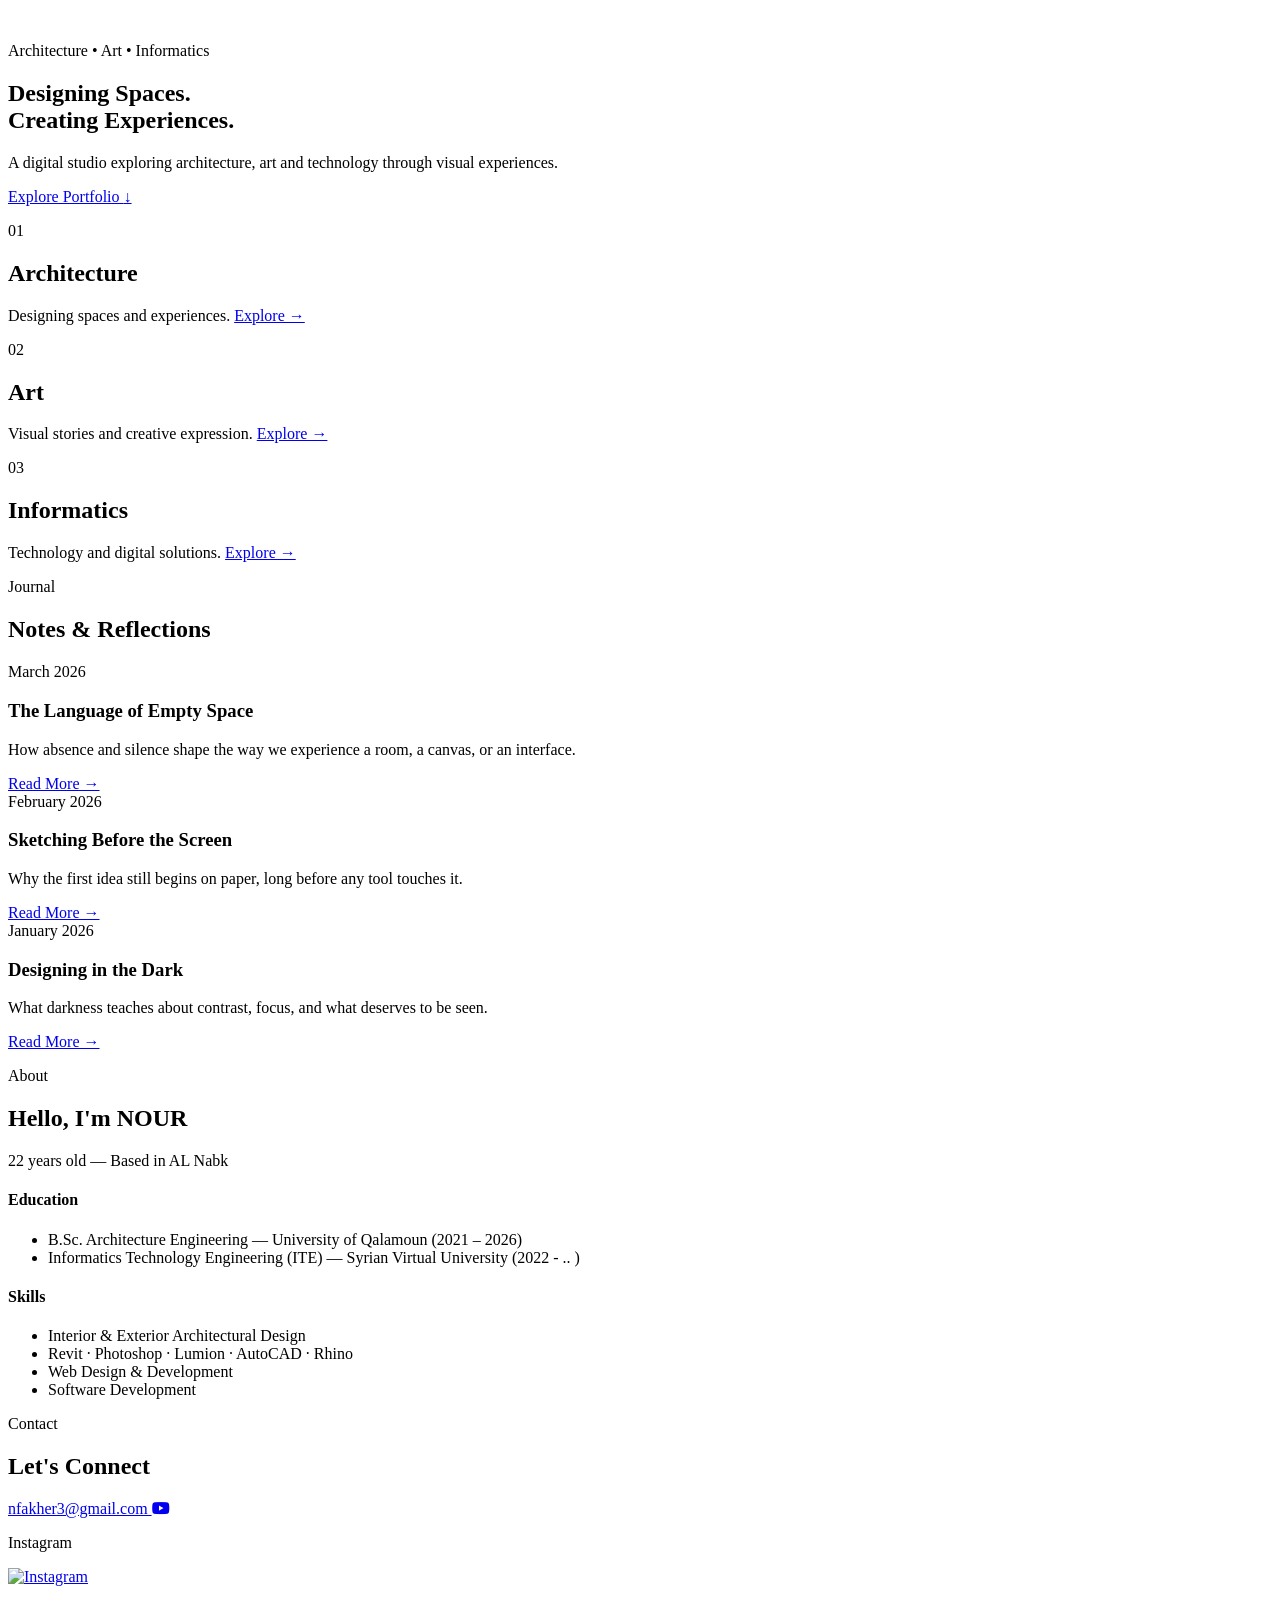
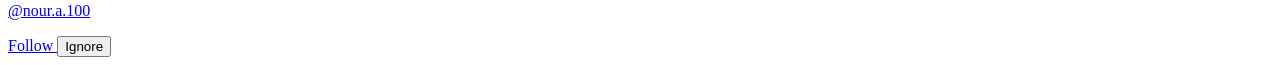
==== index.html @ eae90a7d "Add files via upload" ====
<!DOCTYPE html>
<html lang="en" dir="ltr">

<head>

    <meta charset="UTF-8">

    <meta name="viewport"
          content="width=device-width, initial-scale=1.0">

    <title>NOUR.A.F</title>
   <link rel="icon" href="favicon.ico?v=2">
   <link rel="icon" type="image/png" href="favicon-192x192.png">

    <!-- Fonts -->

    <link rel="preconnect" href="https://fonts.googleapis.com">

    <link rel="preconnect"
          href="https://fonts.gstatic.com"
          crossorigin>

    <link href="https://fonts.googleapis.com/css2?family=Alexandria:wght@300;400;500;600;700&family=Inter:wght@300;400;500;600;700&family=Outfit:wght@400;500;600;700;800&display=swap"
          rel="stylesheet">

     <link href="https://fonts.googleapis.com/css2?family=Pacifico&display=swap" rel="stylesheet">     

    <!-- Font Awesome -->

    <link rel="stylesheet"
          href="https://cdnjs.cloudflare.com/ajax/libs/font-awesome/6.7.2/css/all.min.css">

    <!-- CSS -->

    <link rel="stylesheet" href="assets/css/reset.css">

    <link rel="stylesheet" href="assets/css/variables.css">

    <link rel="stylesheet" href="assets/css/typography.css">

    <link rel="stylesheet" href="assets/css/layout.css">

    <link rel="stylesheet" href="assets/css/components.css">

    <link rel="stylesheet" href="assets/css/animations.css">

    <link rel="stylesheet" href="assets/css/pages.css">

</head>

<body>

    <div id="loader"></div>





    <!-- سيتم إضافة Navbar هنا -->

    <div id="navbar"></div>





    <!-- سيتم إضافة Hero هنا -->

    <section class="hero" id="home">

    <div class="hero-background">

        <img src="./assets/images/home.jpg" alt="">

    </div>


    <div class="hero-overlay"></div>


    <div class="hero-content container">


        <p class="hero-tag">
            Architecture • Art • Informatics
        </p>


        <h1>

            Designing Spaces.
            <br>
            Creating Experiences.

        </h1>


        <p class="hero-description">

            A digital studio exploring architecture,
            art and technology through visual experiences.

        </p>


        <a href="#architecture" class="hero-btn">

            Explore Portfolio

            <span>
                ↓
            </span>

        </a>


    </div>


</section>






    <!-- سيتم إضافة الأقسام هنا -->

    <section class="worlds" id="architecture">


    <article class="world-card architecture-card" data-theme="architecture">

        <div class="world-image"></div>

        <div class="world-overlay"></div>

        <div class="world-content">

            <p>01</p>

            <h2>
                Architecture
            </h2>

            <span>
                Designing spaces and experiences.
            </span>

            <a href="architecture/index.html">
                Explore →
            </a>

        </div>

     </article>



    <article class="world-card art-card" id="art" data-theme="art">

        <div class="world-image"></div>

        <div class="world-overlay"></div>

        <div class="world-content">

            <p>02</p>

            <h2>
                Art
            </h2>

            <span>
                Visual stories and creative expression.
            </span>

            <a href="art/index.html">
                Explore →
            </a>

        </div>

    </article>



    <article class="world-card info-card" id="informatics" data-theme="informatics">

        <div class="world-image"></div>

        <div class="world-overlay"></div>

        <div class="world-content">

            <p>03</p>

            <h2>
                Informatics
            </h2>

            <span>
                Technology and digital solutions.
            </span>

            <a href="informatics/index.html">
                Explore →
            </a>

        </div>

    </article>


</section>



<section class="section journal-section" id="journal">

    <div class="section-container">

        <div class="journal-header">

            <p class="section-tag">Journal</p>

            <h2 class="section-title">Notes & Reflections</h2>

        </div>

        <div class="journal-grid">

            <article class="journal-card">

                <div class="journal-image journal-placeholder-1"></div>

                <div class="journal-content">

                    <span class="journal-date">March 2026</span>

                    <h3>The Language of Empty Space</h3>

                    <p>How absence and silence shape the way we experience a room, a canvas, or an interface.</p>

                    <a href="#" class="journal-link">Read More →</a>

                </div>

            </article>

            <article class="journal-card">

                <div class="journal-image journal-placeholder-2"></div>

                <div class="journal-content">

                    <span class="journal-date">February 2026</span>

                    <h3>Sketching Before the Screen</h3>

                    <p>Why the first idea still begins on paper, long before any tool touches it.</p>

                    <a href="#" class="journal-link">Read More →</a>

                </div>

            </article>

            <article class="journal-card">

                <div class="journal-image journal-placeholder-3"></div>

                <div class="journal-content">

                    <span class="journal-date">January 2026</span>

                    <h3>Designing in the Dark</h3>

                    <p>What darkness teaches about contrast, focus, and what deserves to be seen.</p>

                    <a href="#" class="journal-link">Read More →</a>

                </div>

            </article>

        </div>

    </div>

</section>


<section class="section about-section" id="about">

    <div class="section-container about-text">

        <p class="section-tag">About</p>

        <h2 class="section-title">Hello, I'm NOUR </h2>

        <p class="about-meta">22 years old — Based in AL Nabk</p>

        <div class="about-details">

            <div class="about-block">

                <h4>Education</h4>

                <ul>
                    <li>B.Sc. Architecture Engineering — University of Qalamoun (2021 – 2026)</li>
                    <li>Informatics Technology Engineering (ITE) — Syrian Virtual University (2022 - .. )</li>
                </ul>

            </div>

            <div class="about-block">

                <h4>Skills</h4>

                <ul>
                    <li>Interior & Exterior Architectural Design</li>
                    <li>Revit · Photoshop · Lumion · AutoCAD · Rhino</li>
                    <li>Web Design & Development</li>
                    <li>Software Development</li>
                </ul>

            </div>

        </div>

    </div>

</section>


<section class="section contact-section" id="contact">

    <div class="section-container contact-inner">

        <p class="section-tag">Contact</p>

        <h2 class="section-title">Let's Connect</h2>

        <a href="https://mail.google.com/mail/?view=cm&fs=1&to=nfakher3@gmail.com" target="_blank" rel="noopener" class="contact-email">
              nfakher3@gmail.com
         </a>

        <a href="https://youtube.com/@nour.a.100?si=mecvjwQRv4FWaMgj" target="_blank" rel="noopener" class="contact-youtube" aria-label="YouTube">
            <i class="fab fa-youtube"></i>
        </a>

       <p class="instagram-title">Instagram</p>

<div class="instagram-card">

    <a href="https://www.instagram.com/nour.a.100?igsh=ZGw1NTVzMGNqcnU0" target="_blank" rel="noopener" class="instagram-profile-link">

        <img src="assets/images/1.jpeg" alt="Instagram" class="instagram-avatar">

        <p class="instagram-username">@nour.a.100</p>

    </a>

    <div class="instagram-actions">

                <a href="https://www.instagram.com/nour.a.100?igsh=ZGw1NTVzMGNqcnU0" target="_blank" rel="noopener" class="btn-follow">
                    Follow
                </a>

                <button class="btn-ignore" id="ignoreBtn" type="button">
                    Ignore
                </button>

            </div>

        </div>

    </div>

</section>




     <div id="footer"></div>




    <script src="assets/js/theme-engine.js"></script>

    <script src="assets/js/language.js"></script>

    <script src="assets/js/navigation.js"></script>

    <script src="assets/js/gallery.js"></script>

    <script src="assets/js/cursor.js"></script>

    <script src="assets/js/animations.js"></script>

    <script src="assets/js/app.js"></script>

    

</body>

</html>
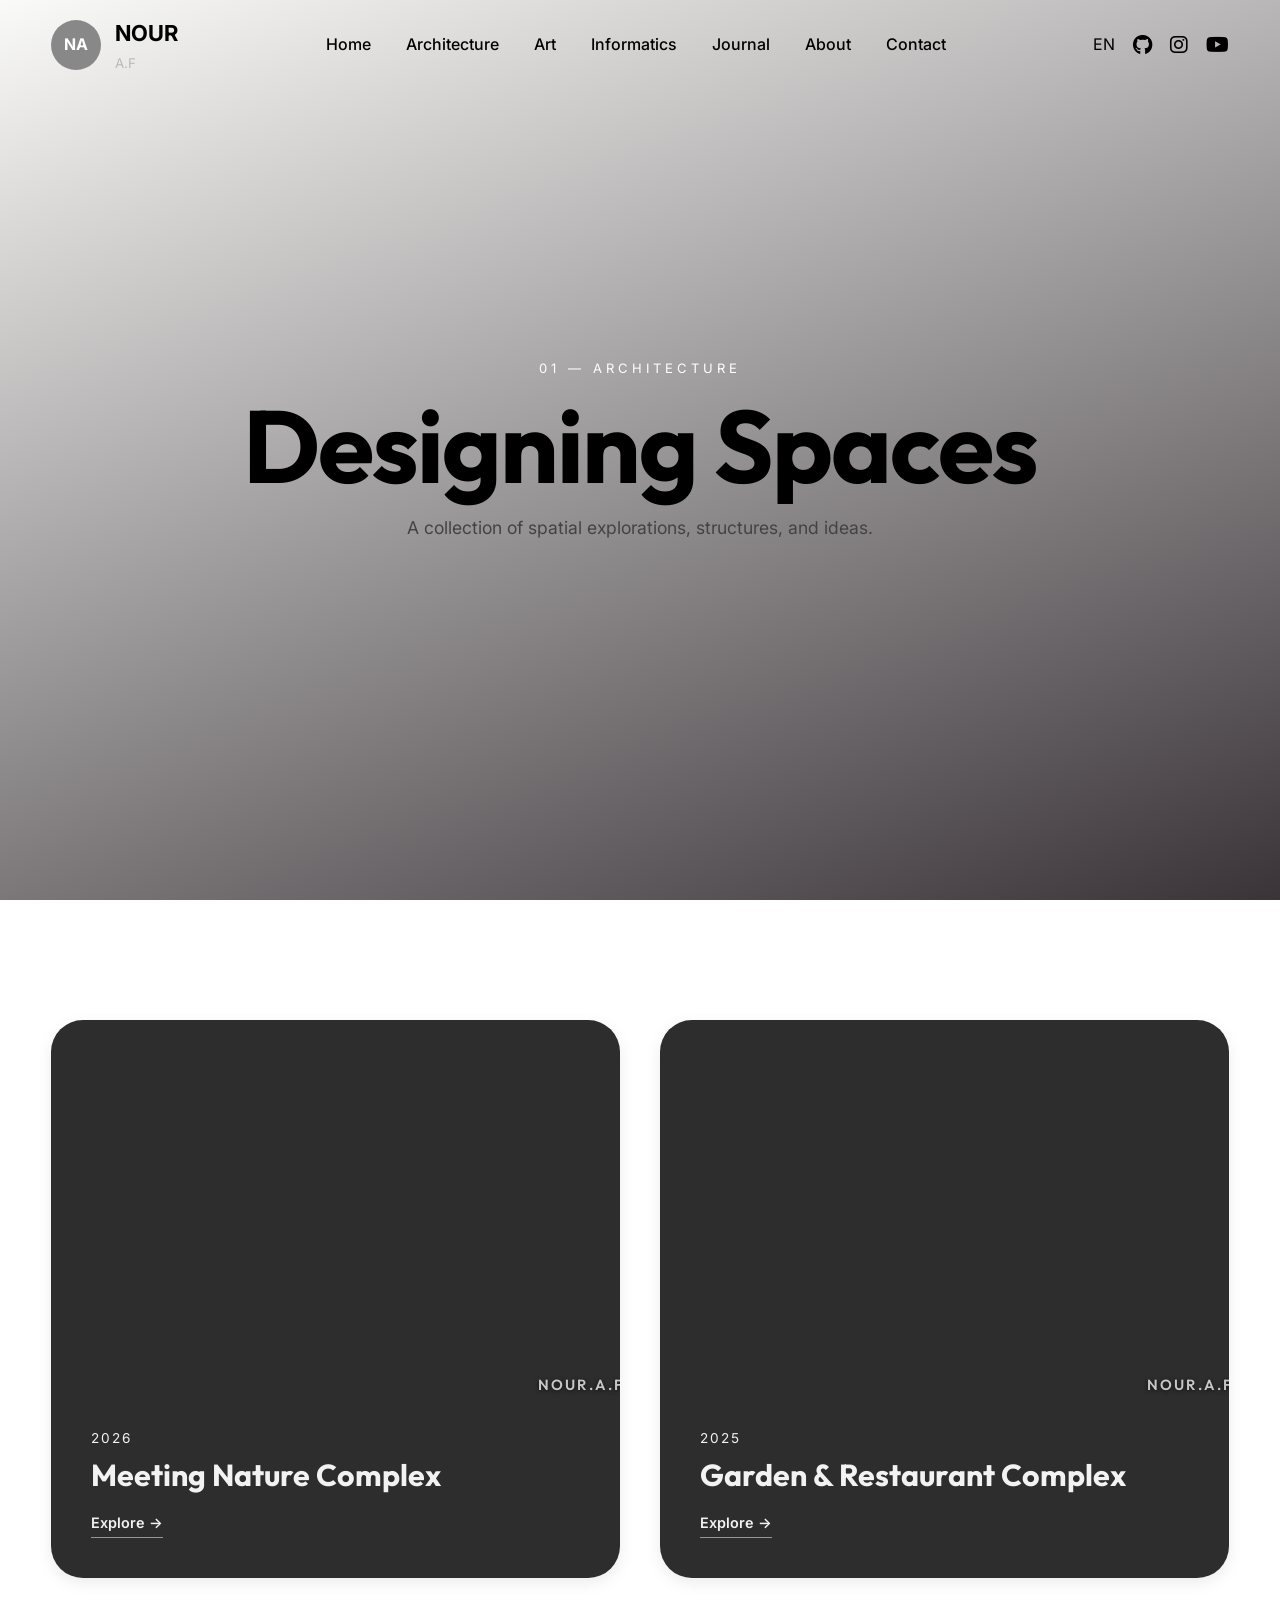
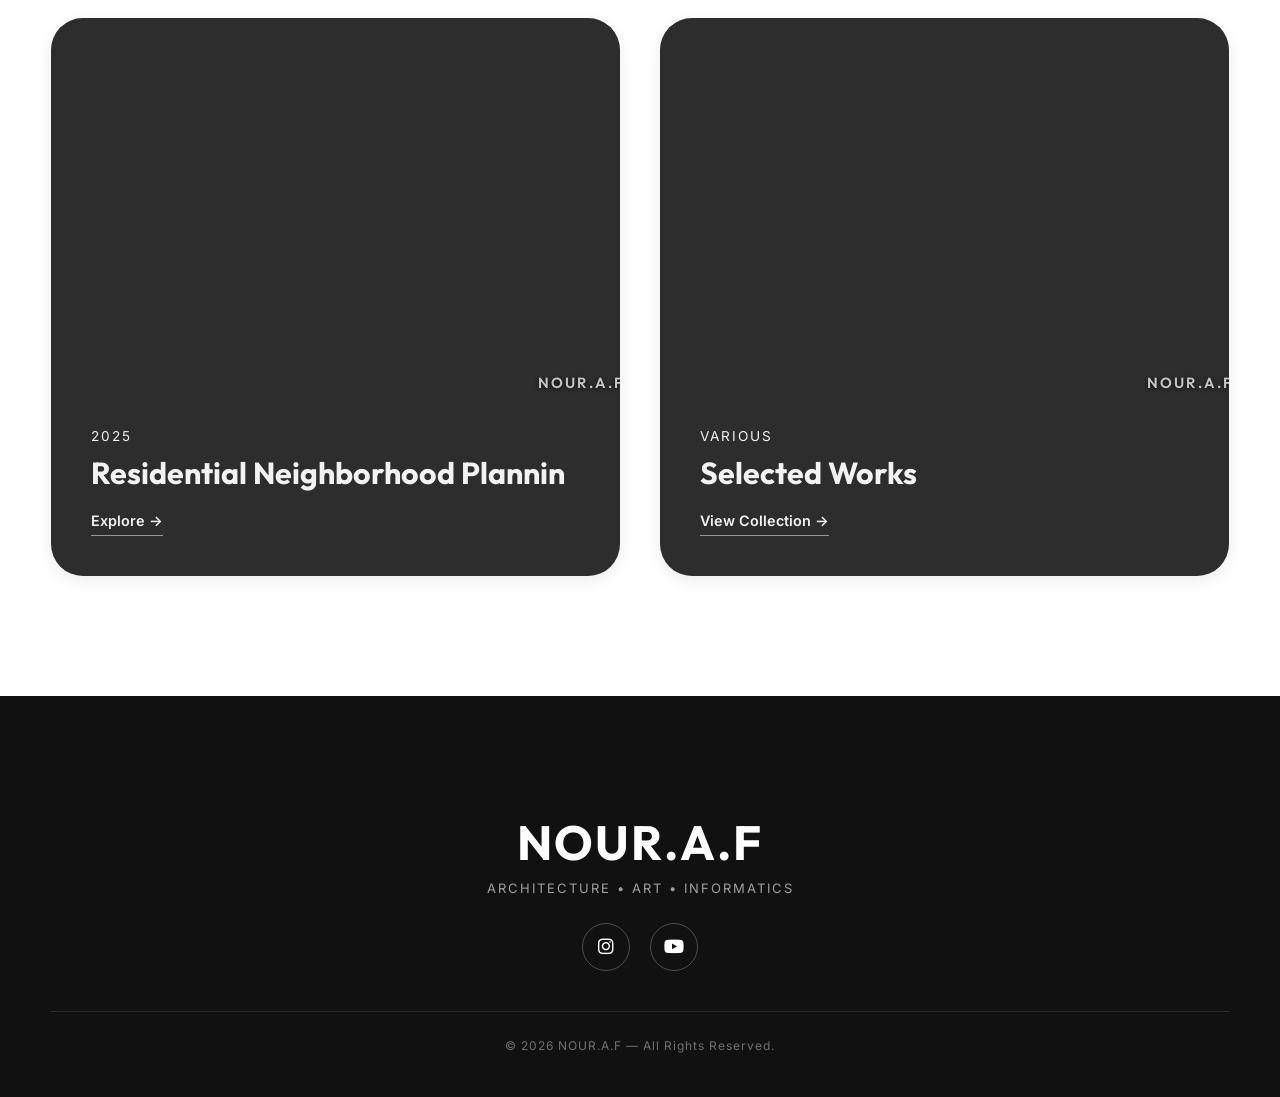
==== commit 0528b115: "Add files via upload" ====
--- a/index.html
+++ b/index.html
@@ -4,405 +4,117 @@
 <head>
 
     <meta charset="UTF-8">
-
-    <meta name="viewport"
-          content="width=device-width, initial-scale=1.0">
-
-    <title>NOUR.A.F</title>
-   <link rel="icon" href="favicon.ico?v=2">
-   <link rel="icon" type="image/png" href="favicon-192x192.png">
-
-    <!-- Fonts -->
+    <meta name="viewport" content="width=device-width, initial-scale=1.0">
+    <title>Architecture — NOUR.A.F</title>
 
     <link rel="preconnect" href="https://fonts.googleapis.com">
+    <link rel="preconnect" href="https://fonts.gstatic.com" crossorigin>
+    <link href="https://fonts.googleapis.com/css2?family=Alexandria:wght@300;400;500;600;700&family=Inter:wght@300;400;500;600;700&family=Outfit:wght@400;500;600;700;800&display=swap" rel="stylesheet">
 
-    <link rel="preconnect"
-          href="https://fonts.gstatic.com"
-          crossorigin>
+    <link rel="stylesheet" href="https://cdnjs.cloudflare.com/ajax/libs/font-awesome/6.7.2/css/all.min.css">
 
-    <link href="https://fonts.googleapis.com/css2?family=Alexandria:wght@300;400;500;600;700&family=Inter:wght@300;400;500;600;700&family=Outfit:wght@400;500;600;700;800&display=swap"
-          rel="stylesheet">
-
-     <link href="https://fonts.googleapis.com/css2?family=Pacifico&display=swap" rel="stylesheet">     
-
-    <!-- Font Awesome -->
-
-    <link rel="stylesheet"
-          href="https://cdnjs.cloudflare.com/ajax/libs/font-awesome/6.7.2/css/all.min.css">
-
-    <!-- CSS -->
-
-    <link rel="stylesheet" href="assets/css/reset.css">
-
-    <link rel="stylesheet" href="assets/css/variables.css">
-
-    <link rel="stylesheet" href="assets/css/typography.css">
-
-    <link rel="stylesheet" href="assets/css/layout.css">
-
-    <link rel="stylesheet" href="assets/css/components.css">
-
-    <link rel="stylesheet" href="assets/css/animations.css">
-
-    <link rel="stylesheet" href="assets/css/pages.css">
+    <link rel="stylesheet" href="../assets/css/reset.css">
+    <link rel="stylesheet" href="../assets/css/variables.css">
+    <link rel="stylesheet" href="../assets/css/typography.css">
+    <link rel="stylesheet" href="../assets/css/layout.css">
+    <link rel="stylesheet" href="../assets/css/components.css">
+    <link rel="stylesheet" href="../assets/css/animations.css">
+    <link rel="stylesheet" href="../assets/css/pages.css">
 
 </head>
 
 <body>
 
     <div id="loader"></div>
-
-
-
-
-
-    <!-- سيتم إضافة Navbar هنا -->
-
     <div id="navbar"></div>
 
+    <section class="page-hero architecture-hero">
 
+        <div class="section-container">
 
-
-
-    <!-- سيتم إضافة Hero هنا -->
-
-    <section class="hero" id="home">
-
-    <div class="hero-background">
-
-        <img src="./assets/images/home.jpg" alt="">
-
-    </div>
-
-
-    <div class="hero-overlay"></div>
-
-
-    <div class="hero-content container">
-
-
-        <p class="hero-tag">
-            Architecture • Art • Informatics
-        </p>
-
-
-        <h1>
-
-            Designing Spaces.
-            <br>
-            Creating Experiences.
-
-        </h1>
-
-
-        <p class="hero-description">
-
-            A digital studio exploring architecture,
-            art and technology through visual experiences.
-
-        </p>
-
-
-        <a href="#architecture" class="hero-btn">
-
-            Explore Portfolio
-
-            <span>
-                ↓
-            </span>
-
-        </a>
-
-
-    </div>
-
-
-</section>
-
-
-
-
-
-
-    <!-- سيتم إضافة الأقسام هنا -->
-
-    <section class="worlds" id="architecture">
-
-
-    <article class="world-card architecture-card" data-theme="architecture">
-
-        <div class="world-image"></div>
-
-        <div class="world-overlay"></div>
-
-        <div class="world-content">
-
-            <p>01</p>
-
-            <h2>
-                Architecture
-            </h2>
-
-            <span>
-                Designing spaces and experiences.
-            </span>
-
-            <a href="architecture/index.html">
-                Explore →
-            </a>
+            <p class="section-tag">01 — Architecture</p>
+            <h1 class="page-title">Designing Spaces</h1>
+            <p class="page-subtitle">A collection of spatial explorations, structures, and ideas.</p>
 
         </div>
 
-     </article>
+    </section>
 
+    <section class="section projects-gallery">
 
+        <div class="section-container">
 
-    <article class="world-card art-card" id="art" data-theme="art">
+            <div class="projects-grid">
 
-        <div class="world-image"></div>
+                <!-- Project 1 -->
+                <article class="project-card">
+                    <a href="project-1/">
+                        <div class="project-image" style="background-image:url('./project-1/images/art.jpg')"></div>
+                        <div class="project-info">
+                            <span class="project-year">2026</span>
+                            <h3>Meeting Nature Complex</h3>
+                            <span class="project-link">Explore →</span>
+                        </div>
+                    </a>
+                </article>
 
-        <div class="world-overlay"></div>
+                <!-- Project 2 -->
+                <article class="project-card">
+                    <a href="project-2/">
+                        <div class="project-image" style="background-image:url('./project-2/img/ooo.png')"></div>
+                        <div class="project-info">
+                            <span class="project-year">2025</span>
+                            <h3>Garden & Restaurant Complex</h3>
+                            <span class="project-link">Explore →</span>
+                        </div>
+                    </a>
+                </article>
 
-        <div class="world-content">
+                <!-- Project 3 -->
+                <article class="project-card">
+                    <a href="project-3/">
+                        <div class="project-image" style="background-image:url('project-3/img/io.png')"></div>
+                        <div class="project-info">
+                            <span class="project-year">2025</span>
+                            <h3>Residential Neighborhood Plannin</h3>
+                            <span class="project-link">Explore →</span>
+                        </div>
+                    </a>
+                </article>
 
-            <p>02</p>
-
-            <h2>
-                Art
-            </h2>
-
-            <span>
-                Visual stories and creative expression.
-            </span>
-
-            <a href="art/index.html">
-                Explore →
-            </a>
-
+               <!-- Selected Works -->
+<article class="project-card">
+    <a href="project-4/">
+        <div class="project-image" style="background-image:url('project-4/images/4.jpg')"></div>
+        <div class="project-info">
+            <span class="project-year">Various</span>
+            <h3>Selected Works</h3>
+            <span class="project-link">View Collection →</span>
         </div>
-
-    </article>
-
-
-
-    <article class="world-card info-card" id="informatics" data-theme="informatics">
-
-        <div class="world-image"></div>
-
-        <div class="world-overlay"></div>
-
-        <div class="world-content">
-
-            <p>03</p>
-
-            <h2>
-                Informatics
-            </h2>
-
-            <span>
-                Technology and digital solutions.
-            </span>
-
-            <a href="informatics/index.html">
-                Explore →
-            </a>
-
-        </div>
-
-    </article>
-
-
-</section>
-
-
-
-<section class="section journal-section" id="journal">
-
-    <div class="section-container">
-
-        <div class="journal-header">
-
-            <p class="section-tag">Journal</p>
-
-            <h2 class="section-title">Notes & Reflections</h2>
-
-        </div>
-
-        <div class="journal-grid">
-
-            <article class="journal-card">
-
-                <div class="journal-image journal-placeholder-1"></div>
-
-                <div class="journal-content">
-
-                    <span class="journal-date">March 2026</span>
-
-                    <h3>The Language of Empty Space</h3>
-
-                    <p>How absence and silence shape the way we experience a room, a canvas, or an interface.</p>
-
-                    <a href="#" class="journal-link">Read More →</a>
-
-                </div>
-
-            </article>
-
-            <article class="journal-card">
-
-                <div class="journal-image journal-placeholder-2"></div>
-
-                <div class="journal-content">
-
-                    <span class="journal-date">February 2026</span>
-
-                    <h3>Sketching Before the Screen</h3>
-
-                    <p>Why the first idea still begins on paper, long before any tool touches it.</p>
-
-                    <a href="#" class="journal-link">Read More →</a>
-
-                </div>
-
-            </article>
-
-            <article class="journal-card">
-
-                <div class="journal-image journal-placeholder-3"></div>
-
-                <div class="journal-content">
-
-                    <span class="journal-date">January 2026</span>
-
-                    <h3>Designing in the Dark</h3>
-
-                    <p>What darkness teaches about contrast, focus, and what deserves to be seen.</p>
-
-                    <a href="#" class="journal-link">Read More →</a>
-
-                </div>
-
-            </article>
-
-        </div>
-
-    </div>
-
-</section>
-
-
-<section class="section about-section" id="about">
-
-    <div class="section-container about-text">
-
-        <p class="section-tag">About</p>
-
-        <h2 class="section-title">Hello, I'm NOUR </h2>
-
-        <p class="about-meta">22 years old — Based in AL Nabk</p>
-
-        <div class="about-details">
-
-            <div class="about-block">
-
-                <h4>Education</h4>
-
-                <ul>
-                    <li>B.Sc. Architecture Engineering — University of Qalamoun (2021 – 2026)</li>
-                    <li>Informatics Technology Engineering (ITE) — Syrian Virtual University (2022 - .. )</li>
-                </ul>
-
-            </div>
-
-            <div class="about-block">
-
-                <h4>Skills</h4>
-
-                <ul>
-                    <li>Interior & Exterior Architectural Design</li>
-                    <li>Revit · Photoshop · Lumion · AutoCAD · Rhino</li>
-                    <li>Web Design & Development</li>
-                    <li>Software Development</li>
-                </ul>
+    </a>
+</article>
 
             </div>
 
         </div>
 
-    </div>
+    </section>
 
-</section>
-
-
-<section class="section contact-section" id="contact">
-
-    <div class="section-container contact-inner">
-
-        <p class="section-tag">Contact</p>
-
-        <h2 class="section-title">Let's Connect</h2>
-
-        <a href="https://mail.google.com/mail/?view=cm&fs=1&to=nfakher3@gmail.com" target="_blank" rel="noopener" class="contact-email">
-              nfakher3@gmail.com
-         </a>
-
-        <a href="https://youtube.com/@nour.a.100?si=mecvjwQRv4FWaMgj" target="_blank" rel="noopener" class="contact-youtube" aria-label="YouTube">
-            <i class="fab fa-youtube"></i>
-        </a>
-
-       <p class="instagram-title">Instagram</p>
-
-<div class="instagram-card">
-
-    <a href="https://www.instagram.com/nour.a.100?igsh=ZGw1NTVzMGNqcnU0" target="_blank" rel="noopener" class="instagram-profile-link">
-
-        <img src="assets/images/1.jpeg" alt="Instagram" class="instagram-avatar">
-
-        <p class="instagram-username">@nour.a.100</p>
-
-    </a>
-
-    <div class="instagram-actions">
-
-                <a href="https://www.instagram.com/nour.a.100?igsh=ZGw1NTVzMGNqcnU0" target="_blank" rel="noopener" class="btn-follow">
-                    Follow
-                </a>
-
-                <button class="btn-ignore" id="ignoreBtn" type="button">
-                    Ignore
-                </button>
-
-            </div>
-
-        </div>
-
-    </div>
-
-</section>
+    <div id="footer"></div>
 
 
 
+<script src="../assets/js/theme-engine.js"></script>
+    <script src="../assets/js/language.js"></script>
+    <script src="../assets/js/navigation.js"></script>
+    <script src="../assets/js/gallery.js"></script>
+    <script src="../assets/js/cursor.js"></script>
+    <script src="../assets/js/animations.js"></script>
+    <script src="../assets/js/app.js"></script>
 
-     <div id="footer"></div>
-
-
-
-
-    <script src="assets/js/theme-engine.js"></script>
-
-    <script src="assets/js/language.js"></script>
-
-    <script src="assets/js/navigation.js"></script>
-
-    <script src="assets/js/gallery.js"></script>
-
-    <script src="assets/js/cursor.js"></script>
-
-    <script src="assets/js/animations.js"></script>
-
-    <script src="assets/js/app.js"></script>
-
-    
+    <script>
+        window.addEventListener("DOMContentLoaded", () => applyTheme("architecture"));
+    </script>
 
 </body>
 
--- a/assets/css/variables.css
+++ b/assets/css/variables.css
@@ -0,0 +1,135 @@
+/* ==========================================
+   NOUR.A.F Design System
+   ========================================== */
+
+:root{
+
+    /* ===== Colors - Neutral ===== */
+
+    --bg: #ECEBE8;
+    --surface: #F8F8F6;
+
+    --primary: #555555;
+    --secondary: #888888;
+
+    --text: #1E1E1E;
+    --text-light: #6F6F6F;
+
+    --border: #D8D8D8;
+
+    --white: #FFFFFF;
+    --black: #111111;
+
+
+    /* ===== Architecture ===== */
+
+    --architecture-primary:#D69898;
+     --architecture-bg:#FAF0F0;
+    --architecture-surface:#FFFFFF;
+     --architecture-accent:#B97878;  
+
+
+    /* ===== Art ===== */
+
+    --art-primary:#710b0b;
+--art-bg:#F8EAEA;
+--art-surface:#FFFFFF;
+--art-secondary:#c73030;
+--art-accent:#5d0404;
+
+   
+    /* ===== Informatics ===== */
+
+    --info-primary:#EAEAEA;
+    --info-bg:#121212;
+    --info-surface:#1E1E1E;
+
+
+    /* ===== Radius ===== */
+
+    --radius-sm:12px;
+    --radius-md:20px;
+    --radius-lg:32px;
+    --radius-xl:50px;
+
+
+    /* ===== Shadows ===== */
+
+    --shadow-sm:0 5px 15px rgba(0,0,0,.08);
+
+    --shadow-md:0 15px 40px rgba(0,0,0,.12);
+
+    --shadow-lg:0 25px 60px rgba(0,0,0,.18);
+
+
+    /* ===== Spacing ===== */
+
+    --space-xs:8px;
+    --space-sm:16px;
+    --space-md:24px;
+    --space-lg:40px;
+    --space-xl:64px;
+    --space-xxl:120px;
+
+
+    /* ===== Transition ===== */
+
+    --transition:.6s cubic-bezier(.22,.61,.36,1);
+
+}
+
+
+/* ==========================================
+   THEMES
+========================================== */
+
+
+body[data-theme="architecture"]{
+
+   --bg:var(--architecture-bg);
+
+    --surface:var(--architecture-surface);
+
+    --primary:var(--architecture-primary);
+
+    --secondary:#E8BABA;
+
+    --text:#1E1E1E;
+
+    --border:#E6CACA;
+
+}
+
+
+body[data-theme="art"]{
+
+   --bg:var(--art-bg);
+
+    --surface:var(--art-surface);
+
+    --primary:var(--art-primary);
+
+    --secondary:var(--art-secondary);
+
+    --text:#1E1E1E;
+
+    --border:#E8CACA;
+}
+
+
+
+body[data-theme="informatics"]{
+
+   --bg:#121212;
+
+    --surface:#1E1E1E;
+
+    --primary:#EAEAEA;
+
+    --secondary:#777777;
+
+    --text:#EAEAEA;
+
+    --border:#333333;
+
+}
--- a/assets/css/typography.css
+++ b/assets/css/typography.css
@@ -0,0 +1,69 @@
+/* ==========================================
+   TYPOGRAPHY
+========================================== */
+
+body{
+
+    font-family:"Inter",sans-serif;
+
+    font-size:16px;
+
+    line-height:1.7;
+
+}
+
+html[lang="ar"] body{
+
+    font-family:"Alexandria",sans-serif;
+
+}
+
+h1,
+h2,
+h3,
+h4,
+h5,
+h6{
+
+    font-family:"Outfit",sans-serif;
+
+    font-weight:700;
+
+    line-height:1.1;
+
+}
+
+html[lang="ar"] h1,
+html[lang="ar"] h2,
+html[lang="ar"] h3,
+html[lang="ar"] h4,
+html[lang="ar"] h5,
+html[lang="ar"] h6{
+
+    font-family:"Alexandria",sans-serif;
+
+}
+
+h1{
+
+    font-size:clamp(3rem,7vw,6rem);
+
+}
+
+h2{
+
+    font-size:clamp(2.2rem,5vw,4rem);
+
+}
+
+h3{
+
+    font-size:clamp(1.5rem,3vw,2rem);
+
+}
+
+p{
+
+    color: #bdbaba;;
+
+}
--- a/assets/css/layout.css
+++ b/assets/css/layout.css
@@ -0,0 +1,248 @@
+/* ===========================
+   Layout
+=========================== */
+
+.container{
+
+    width:min(92%,1400px);
+
+    margin:auto;
+
+}
+
+.header{
+
+    position:fixed;
+
+    top:0;
+
+    left:0;
+
+    width:100%;
+
+    z-index:9999;
+
+    transition:0.5s;
+
+}
+
+.navbar{
+
+    height:90px;
+
+    display:flex;
+
+    justify-content:space-between;
+
+    align-items:center;
+
+}
+
+.logo{
+
+    display:flex;
+
+    align-items:center;
+
+    gap:14px;
+
+}
+
+.logo-mark{
+
+    width:50px;
+
+    height:50px;
+
+    border-radius:50%;
+
+    display:flex;
+
+    justify-content:center;
+
+    align-items:center;
+
+    background:var(--primary);
+
+    color:white;
+
+    font-weight:700;
+
+}
+
+.logo-name{
+
+    display:flex;
+
+    flex-direction:column;
+
+}
+
+.logo-name span{
+
+    font-size:22px;
+
+    font-weight:700;
+
+}
+
+.logo-name small{
+
+    color:#bbb8b8;
+
+}
+
+.nav-links{
+
+    display:flex;
+
+    gap:35px;
+
+}
+
+.nav-links a{
+
+    font-weight:500;
+
+    transition:.3s;
+
+}
+
+.nav-links a:hover{
+
+    color:var(--primary);
+
+}
+
+.nav-actions{
+
+    display:flex;
+
+    align-items:center;
+
+    gap:18px;
+
+}
+
+.social{
+
+    font-size:20px;
+
+}
+
+.menu-btn{
+
+    display:none;
+
+}
+
+.mobile-social{
+
+    display:none;
+
+}
+
+
+/* ==========================================
+   MOBILE MENU (single system)
+========================================== */
+
+@media(max-width:992px){
+
+    .menu-btn{
+
+        display:block;
+
+        font-size:24px;
+
+    }
+
+    .social{
+
+        display:none;
+
+    }
+
+    .nav-links{
+
+        position:fixed;
+
+        top:0;
+
+        right:0;
+
+        width:min(78%,300px);
+
+        height:100vh;
+
+        background:#111111;
+
+        display:flex;
+
+        flex-direction:column;
+
+        align-items:center;
+
+        justify-content:center;
+
+        gap:var(--space-lg);
+
+        text-align:center;
+
+        transform:translateX(100%);
+
+        transition:transform var(--transition);
+
+        z-index:9998;
+
+        box-shadow:-10px 0 40px rgba(0,0,0,.3);
+
+    }
+
+
+    .nav-links.mobile-open{
+
+        transform:translateX(0);
+
+    }
+
+
+    .nav-links a{
+
+        color:#F2F2F2 !important;
+
+        font-size:1.4rem;
+
+    }
+
+    .mobile-social{
+
+        display:flex;
+
+        gap:24px;
+
+        margin-top:var(--space-md);
+
+    }
+
+
+    .mobile-social .social{
+
+        display:inline-flex !important;
+
+        font-size:22px;
+
+        color:#F2F2F2;
+
+    }
+
+
+    .nav-links a:hover,
+    .nav-links a:active{
+
+        color:#F2F2F2 !important;
+
+        opacity:.7;
+
+    }
+}
--- a/assets/css/components.css
+++ b/assets/css/components.css
@@ -0,0 +1,336 @@
+/* ==========================================
+   NOUR.A.F
+   Loading Screen
+========================================== */
+
+
+.loader{
+
+    position:fixed;
+
+    inset:0;
+
+    z-index:10000;
+
+    display:flex;
+
+    justify-content:center;
+
+    align-items:center;
+
+    background:var(--bg);
+
+    transition:opacity 1s ease,
+               visibility 1s ease;
+
+}
+
+
+.loader-inner{
+
+    text-align:center;
+
+}
+
+
+.loader-mark{
+
+    width:90px;
+
+    height:90px;
+
+    margin:auto;
+
+    display:flex;
+
+    justify-content:center;
+
+    align-items:center;
+
+    border-radius:50%;
+
+    background:var(--primary);
+
+    color:var(--white);
+
+    font-family:"Outfit",sans-serif;
+
+    font-size:32px;
+
+    font-weight:700;
+
+    animation:
+    loaderPulse 2s ease-in-out infinite;
+
+}
+
+
+.loader h1{
+
+    margin-top:var(--space-md);
+
+    font-size:clamp(2rem,5vw,4rem);
+
+    letter-spacing:4px;
+
+}
+
+
+.loader p{
+
+    margin-top:var(--space-sm);
+
+    letter-spacing:3px;
+
+    text-transform:uppercase;
+
+    font-size:13px;
+
+}
+
+
+.loader p span{
+
+    margin-inline:10px;
+
+}
+
+
+/* Hidden State */
+
+.loader.hide{
+
+    opacity:0;
+
+    visibility:hidden;
+
+}
+
+
+/* Animation */
+
+@keyframes loaderPulse{
+
+
+    0%{
+
+        transform:scale(1);
+
+    }
+
+
+    50%{
+
+        transform:scale(1.08);
+
+    }
+
+
+    100%{
+
+        transform:scale(1);
+
+    }
+
+}
+
+
+/* ==========================================
+   HERO BUTTON
+========================================== */
+
+.hero-btn{
+
+    display:inline-flex;
+
+    align-items:center;
+
+    gap:12px;
+
+    margin-top:32px;
+
+    padding:16px 32px;
+
+    background:var(--primary);
+
+    color:var(--white);
+
+    border-radius:var(--radius-xl);
+
+    font-family:"Outfit",sans-serif;
+
+    font-weight:500;
+
+    transition:var(--transition);
+
+}
+
+
+.hero-btn span{
+
+    transition:transform .4s ease;
+
+}
+
+
+.hero-btn:hover{
+
+    transform:translateY(-4px);
+
+    box-shadow:var(--shadow-md);
+
+}
+
+
+.hero-btn:hover span{
+
+    transform:translateY(5px);
+
+}
+
+
+
+/* ==========================================
+   THEME TRANSITION
+========================================== */
+
+
+button,
+a,
+.header,
+.navbar,
+.world-card,
+.world-content,
+.logo-mark{
+
+    transition:
+    background-color var(--transition),
+    color var(--transition),
+    border-color var(--transition),
+    box-shadow var(--transition),
+    transform var(--transition);
+
+}
+
+
+
+/* ==========================================
+   FOOTER
+========================================== */
+
+.footer{
+
+    background:var(--black);
+
+    color:var(--white);
+
+    padding:var(--space-xxl) 0 var(--space-lg);
+
+    text-align:center;
+
+}
+
+
+.footer-inner{
+
+    display:flex;
+
+    flex-direction:column;
+
+    align-items:center;
+
+    gap:var(--space-md);
+
+    margin-bottom:var(--space-lg);
+
+}
+
+
+.footer-brand h2{
+
+    font-size:clamp(2rem,5vw,3rem);
+
+    letter-spacing:2px;
+
+}
+
+
+.footer-brand p{
+
+    color:rgba(255,255,255,.6);
+
+    margin-top:8px;
+
+    letter-spacing:2px;
+
+    text-transform:uppercase;
+
+    font-size:13px;
+
+}
+
+
+.footer-social{
+
+    display:flex;
+
+    gap:20px;
+
+}
+
+
+.footer-social a{
+
+    width:48px;
+
+    height:48px;
+
+    display:flex;
+
+    align-items:center;
+
+    justify-content:center;
+
+    border:1px solid rgba(255,255,255,.25);
+
+    border-radius:50%;
+
+    color:var(--white);
+
+    font-size:18px;
+
+    transition:var(--transition);
+
+}
+
+
+.footer-social a:hover{
+
+    background:var(--white);
+
+    color:var(--black);
+
+    transform:translateY(-4px);
+
+}
+
+
+.footer small{
+
+    display:block;
+
+    color:rgba(255,255,255,.4);
+
+    font-size:12px;
+
+    letter-spacing:1px;
+
+    padding-top:var(--space-md);
+
+    border-top:1px solid rgba(255,255,255,.1);
+
+    width:min(92%,1400px);
+
+    margin:0 auto;
+
+}
--- a/assets/css/animations.css
+++ b/assets/css/animations.css
@@ -0,0 +1,168 @@
+/* ==========================================
+   NOUR.A.F
+   Animation System
+========================================== */
+
+
+/* Fade In */
+
+.fade-in{
+
+    opacity:0;
+
+    transform:translateY(30px);
+
+    transition:var(--transition);
+
+}
+
+
+.fade-in.show{
+
+    opacity:1;
+
+    transform:translateY(0);
+
+}
+
+
+
+/* Scale */
+
+.scale-in{
+
+    opacity:0;
+
+    transform:scale(.9);
+
+    transition:var(--transition);
+
+}
+
+
+.scale-in.show{
+
+    opacity:1;
+
+    transform:scale(1);
+
+}
+
+
+
+/* Slide Up */
+
+.slide-up{
+
+    opacity:0;
+
+    transform:translateY(60px);
+
+    transition:var(--transition);
+
+}
+
+
+.slide-up.show{
+
+    opacity:1;
+
+    transform:translateY(0);
+
+}
+
+
+
+/* Floating */
+
+.float{
+
+    animation:floating 6s ease-in-out infinite;
+
+}
+
+
+@keyframes floating{
+
+
+    0%{
+
+        transform:translateY(0);
+
+    }
+
+
+    50%{
+
+        transform:translateY(-15px);
+
+    }
+
+
+    100%{
+
+        transform:translateY(0);
+
+    }
+
+}
+
+
+
+/* Theme Transition */
+
+.theme-transition{
+
+    transition:
+
+    background-color .8s ease,
+
+    color .8s ease,
+
+    border-color .8s ease,
+
+    box-shadow .8s ease;
+
+}
+
+
+
+/* Loader Exit */
+
+.loader.hide .loader-inner{
+
+    animation:loaderExit .8s ease forwards;
+
+}
+
+
+@keyframes loaderExit{
+
+
+    from{
+
+        opacity:1;
+
+        transform:scale(1);
+
+    }
+
+
+    to{
+
+        opacity:0;
+
+        transform:scale(1.2);
+
+    }
+
+}
+
+
+
+
+.hero.loaded .hero-background{
+
+    transform:scale(1);
+
+}
--- a/assets/css/pages.css
+++ b/assets/css/pages.css
@@ -0,0 +1,2674 @@
+/* ==========================================
+   NOUR.A.F
+   Pages Base Styles
+========================================== */
+
+
+/* ==========================
+   Global Page Wrapper
+========================== */
+
+.page{
+
+    position:relative;
+
+    width:100%;
+
+    min-height:100vh;
+
+}
+
+
+/* ==========================
+   Main Content
+========================== */
+
+main{
+
+    position:relative;
+
+    width:100%;
+
+}
+
+
+/* ==========================
+   Section Base
+========================== */
+
+.section{
+
+    position:relative;
+
+    padding-block:var(--space-xxl);
+
+}
+
+
+/* ==========================
+   Section Container
+========================== */
+
+.section-container{
+
+    width:min(92%,1400px);
+
+    margin:auto;
+
+}
+
+
+/* ==========================
+   Page Hero Placeholder
+   (Will be developed later)
+========================== */
+
+.page-hero{
+
+    min-height:100vh;
+
+    display:flex;
+
+    align-items:center;
+
+    position:relative;
+
+}
+
+
+/* ==========================
+   Page Title System
+========================== */
+
+.page-title{
+
+    font-family:"Outfit",sans-serif;
+
+    font-size:clamp(3rem,8vw,7rem);
+
+    line-height:1;
+
+    letter-spacing:-2px;
+
+}
+
+
+/* Arabic Titles */
+
+html[lang="ar"] .page-title{
+
+    letter-spacing:0;
+
+}
+
+
+/* ==========================
+   Text Blocks
+========================== */
+
+.text-block{
+
+    max-width:700px;
+
+}
+
+
+/* ==========================
+   Image Wrapper
+========================== */
+
+.image-wrapper{
+
+    overflow:hidden;
+
+    border-radius:var(--radius-lg);
+
+}
+
+
+/* ==========================
+   Responsive
+========================== */
+
+@media(max-width:768px){
+
+
+    .section{
+
+        padding-block:var(--space-xl);
+
+    }
+
+
+    .page-title{
+
+        letter-spacing:-1px;
+
+    }
+
+
+}
+
+
+
+/* ==========================================
+   HERO BACKGROUND SYSTEM
+========================================== */
+
+
+.hero{
+
+    position:relative;
+
+    min-height:100vh;
+
+    display:flex;
+
+    align-items:center;
+
+    overflow:hidden;
+
+}
+
+.hero-background{
+
+    position:absolute;
+
+    inset:0;
+
+    overflow:hidden;
+
+    z-index:0;
+
+}
+
+
+.hero-background::before{
+
+    content:"";
+
+    position:absolute;
+
+    inset:-10%;
+
+    background:
+    radial-gradient(
+        circle at center,
+        rgba(255,255,255,.35),
+        transparent 60%
+    );
+
+    transform:scale(1);
+
+    animation:heroFloat 12s ease-in-out infinite;
+
+}
+
+
+.hero-background img{
+
+    width:100%;
+
+    height:100%;
+
+    object-fit:cover;
+
+    transform:scale(1.05);
+
+   will-change: transform ;
+
+    transition:transform 1.5s ease;
+
+}
+
+
+.hero:hover .hero-background img{
+
+    transform:scale(1);
+
+}
+
+
+.hero-overlay{
+
+    position:absolute;
+
+    inset:0;
+
+    background:linear-gradient(
+        90deg,
+        rgba(236,235,232,.85),
+        rgba(236,235,232,.25)
+    );
+
+    z-index:1;
+
+}
+
+
+
+@keyframes heroFloat{
+
+    0%{
+
+        transform:translateY(0) scale(1);
+
+    }
+
+
+    50%{
+
+        transform:translateY(-20px) scale(1.05);
+
+    }
+
+
+    100%{
+
+        transform:translateY(0) scale(1);
+
+    }
+
+}
+
+
+/* ==========================
+   Background Layer
+========================== */
+
+
+.hero-background{
+
+    position:absolute;
+
+    inset:0;
+
+    background:
+
+    linear-gradient(
+        180deg,
+        rgba(0,0,0,.15),
+        rgba(0,0,0,.45)
+    );
+
+    background-size:cover;
+
+    background-position:center;
+
+    transform:scale(1.05);
+
+    z-index:0;
+
+}
+
+
+/* ==========================
+   Overlay
+========================== */
+
+
+.hero-overlay{
+
+    position:absolute;
+
+    inset:0;
+
+    background:
+
+    linear-gradient(
+        90deg,
+        rgba(0,0,0,.45),
+        transparent
+    );
+
+    z-index:1;
+
+}
+
+
+/* ==========================
+   Content
+========================== */
+
+
+.hero-content{
+
+    position:relative;
+
+    z-index:2;
+
+    color:var(--white);
+
+    padding-top:80px;
+
+}
+
+
+/* ==========================
+   Small Label
+========================== */
+
+
+.hero-tag{
+
+    font-size:14px;
+
+    letter-spacing:3px;
+
+    text-transform:uppercase;
+
+    margin-bottom:var(--space-md);
+
+    opacity:.8;
+
+}
+
+
+/* ==========================
+   Main Title
+========================== */
+
+
+.hero h1{
+
+    color:var(--white);
+
+    max-width:1000px;
+
+    font-size:clamp(3.5rem,8vw,7rem);
+
+    letter-spacing:-3px;
+
+}
+
+
+/* ==========================
+   Description
+========================== */
+
+
+.hero-description{
+
+    max-width:550px;
+
+    margin-top:var(--space-md);
+
+    color:rgba(255,255,255,.8);
+
+    font-size:18px;
+
+}
+
+
+/* ==========================
+   Button
+========================== */
+
+
+.hero-btn{
+
+    display:inline-flex;
+
+    align-items:center;
+
+    gap:15px;
+
+    margin-top:var(--space-xl);
+
+    padding:18px 35px;
+
+    border-radius:var(--radius-xl);
+
+    background:var(--white);
+
+    color:var(--black);
+
+    font-weight:600;
+
+    transition:var(--transition);
+
+}
+
+
+.hero-btn:hover{
+
+    transform:translateY(-5px);
+
+}
+
+
+/* ==========================
+   Mobile
+========================== */
+
+
+@media(max-width:768px){
+
+
+    .hero-content{
+
+        padding-top:40px;
+
+    }
+
+
+    .hero h1{
+
+        letter-spacing:-1px;
+
+    }
+
+
+    .hero-description{
+
+        font-size:15px;
+
+    }
+
+}
+
+
+
+
+/* ==========================================
+   WORLD CARDS
+========================================== */
+
+
+.worlds{
+
+    padding:var(--space-xxl) 0;
+
+}
+
+
+.world-card{
+
+    height:80vh;
+
+    min-height:600px;
+
+    position:relative;
+
+    overflow:hidden;
+
+    border-radius:var(--radius-lg);
+
+    margin-bottom:var(--space-xl);
+
+    display:flex;
+
+    align-items:flex-end;
+
+}
+
+
+.world-image{
+
+    position:absolute;
+
+    inset:0;
+
+    background-size:cover;
+
+    background-position:center;
+
+    transform:scale(1.05);
+
+}
+
+
+
+
+.architecture-card .world-image{
+    background-image:url("../images/informatics/cover.jpg") !important;
+}
+
+.art-card .world-image{
+    background-image:url("../images/art/cover.jpg") !important;
+}
+
+.info-card .world-image{
+    background-image:url("../images/dfg.png") !important;
+}
+
+
+.world-card.active .world-image{
+    filter:none;
+    opacity:1;
+    transform:scale(1);
+}
+
+
+
+
+
+
+.world-overlay{
+
+    position:absolute;
+
+    inset:0;
+
+    background:
+    linear-gradient(
+        180deg,
+        transparent,
+        rgba(0,0,0,.75)
+    );
+
+}
+
+
+
+.world-content{
+
+    position:relative;
+
+    z-index:2;
+
+    padding:var(--space-xl);
+
+    color:var(--white);
+
+}
+
+
+
+.world-content p{
+
+    color:rgba(255,255,255,.7);
+
+    letter-spacing:3px;
+
+}
+
+
+
+.world-content h2{
+
+    margin:16px 0;
+
+    font-size:clamp(3rem,7vw,6rem);
+
+}
+
+
+
+.world-content span{
+
+    display:block;
+
+    margin-bottom:24px;
+
+    color:rgba(255,255,255,.85);
+
+}
+
+
+.world-content a{
+
+    display:inline-block;
+
+    padding:14px 28px;
+
+    border:1px solid rgba(255,255,255,.5);
+
+    border-radius:var(--radius-xl);
+
+}
+
+
+
+/* ==========================================
+   WORLD CARD FOCUS
+========================================== */
+
+
+.world-card{
+
+    opacity:.55;
+
+    transform:scale(.96);
+
+    transition:
+    opacity var(--transition),
+    transform var(--transition);
+
+
+   /* position:relative;
+
+    min-height:80vh;
+
+    overflow:hidden;
+*/
+}
+
+
+.world-card.active{
+
+    opacity:1;
+
+    transform:scale(1);
+
+}
+
+
+.world-card.active .world-image{
+
+    transform:scale(1.05);
+
+}
+
+/* ==========================================
+   HERO - MOBILE
+========================================== */
+
+@media (max-width:768px){
+
+    .hero{
+
+        min-height:100svh;
+
+        padding:120px 0 80px;
+
+        align-items:center;
+
+    }
+
+    .hero-content{
+
+        max-width:100%;
+
+    }
+
+    .hero h1{
+
+        font-size:clamp(2.4rem,11vw,4rem);
+
+        line-height:1.05;
+
+    }
+
+    .hero-description{
+
+        font-size:1rem;
+
+        max-width:100%;
+
+    }
+
+    .hero-btn{
+
+        width:fit-content;
+
+    }
+
+}
+
+
+/* ==========================================
+   WORLD CARDS - MOBILE
+========================================== */
+
+@media (max-width:768px){
+
+    .world-card{
+
+        min-height:70svh;
+
+        border-radius:var(--radius-lg);
+
+    }
+
+    .world-content{
+
+        padding:var(--space-lg);
+
+        justify-content:flex-end;
+
+    }
+
+    .world-content h2{
+
+        font-size:clamp(2rem,9vw,3rem);
+
+    }
+
+    .world-content p{
+
+        max-width:100%;
+
+        font-size:.95rem;
+
+    }
+
+    .world-link{
+
+        width:fit-content;
+
+    }
+
+}
+
+
+
+
+.world-card{
+    min-height:80vh !important;
+}
+
+
+
+/* ==========================================
+   JOURNAL SECTION
+========================================== */
+
+.journal-section{
+
+   background:#323131;
+
+    color:#EAEAEA;
+
+}
+
+
+.journal-header{
+
+    text-align:center;
+
+    margin-bottom:var(--space-xl);
+
+}
+
+
+.section-tag{
+
+    letter-spacing:4px;
+
+    text-transform:uppercase;
+
+    font-size:13px;
+
+    color:var(--text-light);
+
+    margin-bottom:12px;
+
+}
+
+
+.section-title{
+
+    font-size:clamp(2.2rem,5vw,3.5rem);
+
+}
+
+
+.journal-grid{
+
+   display:grid;
+
+    grid-template-columns:repeat(3,1fr);
+
+    gap:var(--space-lg);
+
+    margin-bottom:var(--space-xl);
+
+}
+
+
+.journal-card{
+
+   background:#1e0202;
+
+    border:1px solid rgba(255,255,255,.08);
+
+    border-radius:var(--radius-lg);
+
+    overflow:hidden;
+
+    box-shadow:0 0 40px rgba(255,255,255,.04);
+
+    transition:
+    transform var(--transition),
+    box-shadow var(--transition),
+    border-color var(--transition);
+}
+
+
+.journal-card:hover{
+
+    transform:translateY(-10px);
+
+    border-color:rgba(255,255,255,.25);
+
+    box-shadow:0 20px 60px rgba(255,255,255,.08);
+
+}
+
+
+.journal-image{
+
+    height:190px;
+
+    width:100%;
+
+    overflow:hidden;
+
+}
+
+
+.journal-placeholder-1{
+    background:linear-gradient(135deg,#3a3a3a,#1a1a1a);
+}
+
+.journal-placeholder-2{
+    background:linear-gradient(135deg,#4a2a2a,#1a1a1a);
+}
+
+.journal-placeholder-3{
+    background:linear-gradient(135deg,#1a1a2a,#0a0a0a);
+}
+
+
+.journal-content{
+
+    padding:var(--space-md);
+
+}
+
+
+.journal-date{
+
+   font-size:12px;
+
+    letter-spacing:2px;
+
+    text-transform:uppercase;
+
+    color:rgba(255,255,255,.5);
+
+}
+
+
+.journal-content h3{
+
+    margin:12px 0;
+
+    font-size:1.5rem;
+
+    line-height:1.25;
+
+}
+
+
+.journal-content p{
+
+    font-size:.95rem;
+
+    margin-bottom:var(--space-md);
+
+    color:rgba(255,255,255,.7);
+
+}
+
+
+.journal-link{
+
+    font-size:.9rem;
+
+    font-weight:600;
+
+    color:#EAEAEA;
+
+    border-bottom:1px solid rgba(255,255,255,.4);
+
+    padding-bottom:2px;
+
+    transition:var(--transition);
+
+}
+
+
+.journal-link:hover{
+
+    opacity:.6;
+
+}
+
+
+/* ==========================================
+   JOURNAL - MOBILE
+========================================== */
+
+@media(max-width:900px){
+
+    .journal-grid{
+
+        grid-template-columns:1fr;
+
+    }
+
+}
+
+
+
+/* ==========================================
+   ABOUT SECTION
+========================================== */
+
+.about-section{
+
+    background:var(--bg);
+    color: #EAEAEA;
+
+}
+
+
+.about-text{
+
+    max-width:800px;
+
+    margin:0 auto;
+
+    text-align:center;
+
+}
+
+
+.about-meta{
+
+    font-size:.95rem;
+
+    letter-spacing:1px;
+
+    color:var(--text-light);
+
+    margin:var(--space-sm) 0 var(--space-md);
+
+}
+
+
+.about-paragraph{
+
+    font-size:1.1rem;
+
+    line-height:1.8;
+
+    max-width:600px;
+
+    margin:0 auto;
+
+}
+
+
+/* ==========================================
+   ABOUT - MOBILE
+========================================== */
+
+@media(max-width:900px){
+
+    .about-paragraph{
+
+        font-size:1rem;
+
+    }
+
+}
+
+
+
+/* ==========================================
+   CONTACT SECTION
+========================================== */
+
+.contact-section{
+
+    background:#1C1C1C;
+
+    color:#EAEAEA;
+
+    text-align:center;
+
+}
+
+
+.contact-inner{
+
+    max-width:700px;
+
+    margin:0 auto;
+
+}
+
+
+.contact-email{
+
+    display:inline-block;
+
+    margin:var(--space-md) 0 var(--space-lg);
+
+    font-size:clamp(1.4rem,4vw,2.2rem);
+
+    font-family:"Outfit",sans-serif;
+
+    border-bottom:1px solid rgba(255,255,255,.3);
+
+    padding-bottom:4px;
+
+    transition:var(--transition);
+
+}
+
+
+.contact-email:hover{
+
+    opacity:.6;
+
+}
+
+
+.contact-youtube{
+
+    display:flex;
+
+    width:52px;
+
+    height:52px;
+
+    align-items:center;
+
+    justify-content:center;
+
+    margin:0 auto var(--space-xl);
+
+    border:1px solid rgba(255,255,255,.25);
+
+    border-radius:50%;
+
+    font-size:20px;
+
+    color:#EAEAEA;
+
+    transition:var(--transition);
+
+}
+
+
+.contact-youtube:hover{
+
+    background:#EAEAEA;
+
+    color:#1C1C1C;
+
+    transform:translateY(-4px);
+
+}
+
+
+/* ==========================
+   Instagram Card / Game
+========================== */
+
+.instagram-card{
+
+    position:relative;
+
+    background:#262626;
+
+    border:1px solid rgba(255,255,255,.08);
+
+    border-radius:var(--radius-lg);
+
+    padding:var(--space-xl) var(--space-md);
+
+    min-height:280px;
+
+    display:flex;
+
+    flex-direction:column;
+
+    align-items:center;
+
+    justify-content:center;
+
+    overflow:hidden;
+
+}
+
+
+.instagram-avatar{
+
+    width:90px;
+
+    height:90px;
+
+    border-radius:50%;
+
+    object-fit:cover;
+
+    margin-bottom:var(--space-sm);
+
+    border:2px solid rgba(255,255,255,.15);
+
+}
+
+
+.instagram-username{
+
+    font-size:1rem;
+
+    color:rgba(255,255,255,.75);
+
+    margin-bottom:var(--space-md);
+
+}
+
+
+.instagram-actions{
+
+    position:relative;
+
+    width:100%;
+
+    height:60px;
+
+    display:flex;
+
+    align-items:center;
+
+    justify-content:center;
+
+    gap:16px;
+
+}
+
+
+.btn-follow,
+.btn-ignore{
+
+    padding:12px 28px;
+
+    border-radius:var(--radius-xl);
+
+    font-weight:600;
+
+    font-size:.9rem;
+
+    transition:transform .2s ease, 0.3s ease;
+
+}
+
+
+.btn-follow{
+
+    background:#EAEAEA;
+
+    color:#1C1C1C;
+
+}
+
+
+.btn-follow:hover{
+
+    transform:translateY(-3px);
+
+}
+
+
+.btn-ignore{
+
+    background:transparent;
+
+    border:1px solid rgba(255,255,255,.3);
+
+    color:#EAEAEA;
+
+}
+
+
+/* ==========================================
+   CONTACT - MOBILE
+========================================== */
+
+@media(max-width:600px){
+
+    .instagram-card{
+
+        min-height:240px;
+
+    }
+}
+
+
+/* ==========================================
+   PROJECT DETAIL PAGE
+========================================== */
+
+.project-cover{
+
+    position:relative;
+
+    height:100vh;
+
+    overflow:hidden;
+
+}
+
+
+.project-cover img{
+
+    width:100%;
+
+    height:100%;
+
+    object-fit:cover;
+
+}
+
+
+.project-cover-overlay{
+
+    position:absolute;
+
+    inset:0;
+
+    background:linear-gradient(180deg,rgba(0,0,0,.2),rgba(0,0,0,.75));
+
+}
+
+
+.project-cover-content{
+
+    position:absolute;
+
+    bottom:var(--space-xl);
+
+    left:0;
+
+    right:0;
+
+    text-align:center;
+
+    color:var(--white);
+
+    padding:0 var(--space-md);
+
+}
+
+
+.project-cover-tag{
+
+    letter-spacing:3px;
+
+    text-transform:uppercase;
+
+    font-size:13px;
+
+    opacity:.8;
+
+}
+
+
+.project-cover-content h1{
+
+    font-size:clamp(2.5rem,7vw,5.5rem);
+
+    margin:12px 0;
+
+}
+
+
+.project-cover-content p{
+
+    color:rgba(255,255,255,.8);
+
+    font-size:1.1rem;
+
+}
+
+
+/* ==========================
+   Info
+========================== */
+
+.project-info-grid{
+
+    display:grid;
+
+    grid-template-columns:1fr 2fr;
+
+    gap:var(--space-xxl);
+
+}
+
+
+.project-meta div{
+
+    margin-bottom:var(--space-lg);
+
+}
+
+
+.project-meta span{
+
+    display:block;
+
+    font-size:.85rem;
+
+    letter-spacing:2px;
+
+    text-transform:uppercase;
+
+    color:var(--text-light);
+
+    margin-bottom:6px;
+
+}
+
+
+.project-meta p{
+
+    font-size:1.3rem;
+
+    font-family:"Outfit",sans-serif;
+
+}
+
+
+.project-description p{
+
+    font-size:1.1rem;
+
+    line-height:1.9;
+
+    margin-bottom:var(--space-md);
+
+}
+
+
+/* ==========================
+   Galleries
+========================== */
+
+.project-gallery-section .section-tag{
+
+    display:block;
+
+    margin-bottom:var(--space-md);
+
+    color:var(--text-light);
+
+    letter-spacing:3px;
+
+    text-transform:uppercase;
+
+    font-size:13px;
+
+}
+
+
+.project-gallery-grid{
+
+    display:grid;
+
+    grid-template-columns:repeat(2,1fr);
+
+    gap:var(--space-md);
+
+}
+
+
+.project-gallery-grid img{
+
+    width:100%;
+
+    border-radius:var(--radius-md);
+
+}
+
+
+.project-gallery-full img{
+
+    aspect-ratio:16/9;
+
+    object-fit:cover;
+
+}
+
+
+/* ==========================================
+   PROJECT DETAIL - MOBILE
+========================================== */
+
+@media(max-width:768px){
+
+    .project-info-grid{
+
+        grid-template-columns:1fr;
+
+        gap:var(--space-lg);
+
+    }
+
+    .project-gallery-grid{
+
+        grid-template-columns:1fr;
+
+    }
+
+}
+
+
+
+
+/* ==========================================
+   ARCHITECTURE / ART / INFO — GALLERY PAGE
+========================================== */
+
+
+
+.page-hero.info-hero{
+
+   background:linear-gradient(170deg,#FAFAF8,#292926);
+
+    text-align:center;
+
+    justify-content:center;
+
+    position:relative;
+
+    overflow:hidden;
+}
+
+.page-hero.architecture-hero{
+    background:linear-gradient(160deg,#FAFAF8,#3a3438);
+
+    text-align:center;
+
+    justify-content:center;
+
+    position:relative;
+
+    overflow:hidden;
+
+}
+
+.page-hero.art-hero{
+     background:linear-gradient(170deg,#FAFAF8,#0e0505);
+
+    text-align:center;
+
+    justify-content:center;
+
+    position:relative;
+
+    overflow:hidden;
+
+}
+
+.page-hero .section-tag{
+
+    letter-spacing:4px;
+
+    text-transform:uppercase;
+
+    font-size:13px;
+
+    color:#ffffff;
+
+    opacity:0;
+
+    transform:translateY(30px);
+
+    animation:galleryFadeUp .9s .1s cubic-bezier(.22,.61,.36,1) forwards;
+
+}
+
+
+.page-hero .page-title{
+
+    margin:16px 0;
+
+    opacity:0;
+
+    transform:translateY(40px);
+
+    animation:galleryFadeUp 1s .3s cubic-bezier(.22,.61,.36,1) forwards;
+
+}
+
+
+.page-subtitle{
+
+    max-width:600px;
+
+    margin:0 auto;
+
+    font-size:1.1rem;
+
+    color:#444343;
+
+    opacity:0;
+
+    transform:translateY(30px);
+
+    animation:galleryFadeUp 1s .5s cubic-bezier(.22,.61,.36,1) forwards;
+
+}
+
+
+@keyframes galleryFadeUp{
+
+    to{
+
+        opacity:1;
+
+        transform:translateY(0);
+
+    }
+
+}
+
+
+/* ==========================
+   Projects Grid
+========================== */
+
+.projects-grid{
+
+    display:grid;
+
+    grid-template-columns:repeat(2,1fr);
+
+    gap:var(--space-lg);
+
+}
+
+
+.project-card{
+
+    position:relative;
+
+    border-radius:var(--radius-lg);
+
+    overflow:hidden;
+
+    background:#2e2d2e;
+
+    box-shadow:var(--shadow-sm);
+
+    opacity:0;
+
+    transform:translateY(50px);
+
+    animation:galleryFadeUp .9s cubic-bezier(.22,.61,.36,1) forwards;
+
+    transition:
+    transform var(--transition),
+    box-shadow var(--transition);
+
+}
+
+
+.projects-grid .project-card:nth-child(1){ animation-delay:.1s; }
+.projects-grid .project-card:nth-child(2){ animation-delay:.25s; }
+.projects-grid .project-card:nth-child(3){ animation-delay:.4s; }
+.projects-grid .project-card:nth-child(4){ animation-delay:.55s; }
+
+
+.project-card:hover{
+
+    transform:translateY(-12px);
+
+    box-shadow:var(--shadow-lg);
+
+}
+
+
+.project-card a{
+
+    display:block;
+
+}
+
+
+.project-image{
+
+    position:relative;
+
+    height:380px;
+
+    background-size:cover;
+
+    background-position:center;
+
+    transform:scale(1.08);
+
+    transition:transform 1.2s cubic-bezier(.22,.61,.36,1);
+
+}
+
+
+.project-card:hover .project-image{
+
+    transform:scale(1);
+
+}
+
+
+/* Dark gradient over image so info reads well if overlapping */
+
+.project-image::after{
+
+    content:"";
+
+    position:absolute;
+
+    inset:0;
+
+    background:linear-gradient(180deg,transparent 50%,rgba(0,0,0,.55));
+
+    opacity:0;
+
+    transition:opacity var(--transition);
+
+}
+
+
+.project-card:hover .project-image::after{
+
+    opacity:1;
+
+}
+
+
+.project-info{
+
+    padding:var(--space-md) var(--space-lg) var(--space-lg);
+
+    position:relative;
+
+}
+
+
+.project-year{
+
+    font-size:.85rem;
+
+    letter-spacing:2px;
+
+    text-transform:uppercase;
+
+    color:var(--text-light);
+
+    transition:var(--transition);
+
+}
+
+
+.project-info h3{
+
+    margin:8px 0 16px;
+
+    font-size:1.9rem;
+
+    transition:transform var(--transition);
+
+}
+
+
+.project-card:hover .project-info h3{
+
+    transform:translateX(8px);
+
+}
+
+
+.project-link{
+
+    font-size:.9rem;
+
+    font-weight:600;
+
+    display:inline-flex;
+
+    align-items:center;
+
+    gap:6px;
+
+    border-bottom:1px solid var(--text);
+
+    padding-bottom:2px;
+
+    transition:var(--transition);
+
+}
+
+
+.project-card:hover .project-link{
+
+    gap:14px;
+
+    color:var(--primary);
+
+    border-color:var(--primary);
+
+}
+
+
+/* ==========================================
+   GALLERY — MOBILE
+========================================== */
+
+@media(max-width:768px){
+
+    .projects-grid{
+
+        grid-template-columns:1fr;
+
+    }
+
+    .project-image{
+
+        height:260px;
+
+    }
+
+}
+
+/* ==========================================
+   PROJECT CARD - TEXT ALWAYS LIGHT
+   (card background is always dark, regardless of page theme)
+========================================== */
+
+.project-info h3,
+.project-year,
+.project-link{
+
+    color:#F2F2F2;
+
+}
+
+
+.project-link{
+
+    border-bottom-color:rgba(255,255,255,.5);
+
+}
+
+
+.project-card:hover .project-link{
+
+    color:#FFFFFF;
+
+    border-color:#FFFFFF;
+
+}
+
+
+
+/* ==========================================
+   TALL / A4 STYLE IMAGE (uncropped, centered)
+========================================== */
+
+.project-gallery-tall{
+
+    display:flex;
+
+    justify-content:center;
+
+}
+
+
+.project-gallery-tall img{
+
+    max-width:100%;
+
+    width:auto;
+
+    max-height:90vh;
+
+    border-radius:var(--radius-md);
+
+    box-shadow:var(--shadow-md);
+
+}
+
+
+/* ==========================================
+   TALL IMAGE - MOBILE
+========================================== */
+
+@media(max-width:600px){
+
+    .project-gallery-tall img{
+
+        max-height:70vh;
+
+    }
+
+}
+
+
+/* ==========================================
+   ART MASONRY GALLERY
+========================================== */
+
+.art-masonry-section{
+
+    background:linear-gradient(190deg,#0e0505f2,#270303);
+
+}
+
+
+.art-masonry{
+
+    column-count:2;
+
+    column-gap:var(--space-md);
+
+}
+
+
+.art-frame{
+
+    position:relative;
+
+    break-inside:avoid;
+
+    margin-bottom:var(--space-md);
+
+    padding:14px;
+
+    background:#151414;
+
+    border:1px solid rgba(39,5,5,.6);
+
+    border-radius:4px;
+
+    box-shadow:0 20px 50px rgba(0,0,0,.4);
+
+    opacity:.4;
+
+    filter:brightness(.6) saturate(.7);
+
+    transform:scale(.94);
+
+    transition:
+    opacity .9s cubic-bezier(.22,.61,.36,1),
+    filter .9s cubic-bezier(.22,.61,.36,1),
+    transform .9s cubic-bezier(.22,.61,.36,1);
+
+}
+
+
+/* Corner accents - museum frame feel */
+
+.art-frame::before,
+.art-frame::after{
+
+    content:"";
+
+    position:absolute;
+
+    width:22px;
+
+    height:22px;
+
+    border-color:#270505;
+
+    border-style:solid;
+
+    z-index:2;
+
+    transition:border-color .6s ease;
+
+}
+
+
+.art-frame::before{
+
+    top:6px;
+
+    left:6px;
+
+    border-width:2px 0 0 2px;
+
+}
+
+
+.art-frame::after{
+
+    bottom:6px;
+
+    right:6px;
+
+    border-width:0 2px 2px 0;
+
+}
+
+
+.art-frame.in-view,
+.art-frame:hover{
+
+    opacity:1;
+
+    filter:brightness(1) saturate(1);
+
+    transform:scale(1);
+
+}
+
+
+.art-frame.in-view::before,
+.art-frame.in-view::after,
+.art-frame:hover::before,
+.art-frame:hover::after{
+
+    border-color:#572929;
+
+}
+
+
+.art-frame img{
+
+    width:100%;
+
+    display:block;
+
+    border-radius:2px;
+
+}
+
+
+/* ==========================================
+   ART GALLERY - MOBILE
+========================================== */
+
+@media(max-width:600px){
+
+    .art-masonry{
+
+        column-count:2;
+
+        column-gap:var(--space-sm);
+
+    }
+
+    .art-frame{
+
+        padding:8px;
+
+        margin-bottom:var(--space-sm);
+
+    }
+
+}
+
+.art-date{
+
+    display:block;
+
+    margin-top:10px;
+
+    text-align:center;
+
+    font-size:.8rem;
+
+    letter-spacing:2px;
+
+    color:rgba(255,255,255,.5);
+
+    opacity:0;
+
+    transition:opacity .6s ease;
+
+}
+
+
+.art-frame.in-view .art-date,
+.art-frame:hover .art-date{
+
+    opacity:1;
+
+}
+
+/* ==========================================
+   INSTAGRAM CARD - TITLE + CLICKABLE PROFILE
+========================================== */
+
+.instagram-title{
+
+    font-family:"Pacifico",cursive;
+
+    font-size:1.3rem;
+
+    letter-spacing:3px;
+
+    text-transform:uppercase;
+
+    margin-bottom:var(--space-md);
+
+    background:linear-gradient(90deg,#E1306C,#b59f9f,#292928);
+
+    -webkit-background-clip:text;
+
+    background-clip:text;
+
+    color:transparent;
+
+}
+
+
+.instagram-profile-link{
+
+    display:flex;
+
+    flex-direction:column;
+
+    align-items:center;
+
+    transition:transform var(--transition);
+
+}
+
+
+.instagram-profile-link:hover{
+
+    transform:scale(1.05);
+
+}
+
+
+/* ==========================================
+   INFORMATICS - PROJECT LIST
+========================================== */
+
+.info-list-section{
+
+    background:#0D0D0D;
+
+}
+
+
+.info-list{
+
+    display:flex;
+
+    flex-direction:column;
+
+}
+
+
+.info-item{
+
+    display:flex;
+
+    align-items:center;
+
+    gap:var(--space-lg);
+
+    padding:var(--space-lg) 0;
+
+    border-bottom:1px solid rgba(255,255,255,.12);
+
+    opacity:0;
+
+    transform:translateY(60px) scale(.92);
+
+    transition:
+    opacity .9s cubic-bezier(.22,.61,.36,1),
+    transform .9s cubic-bezier(.22,.61,.36,1),
+    padding-left .4s ease;
+
+}
+
+
+.info-item.in-view{
+
+  opacity:1;
+
+    transform:translateY(0) scale(1);
+}
+
+
+.info-item:hover{
+
+    padding-left:20px;
+
+}
+
+
+.info-number{
+
+    font-family:"JetBrains Mono",monospace;
+
+    font-size:.9rem;
+
+    color:rgba(255,255,255,.35);
+
+    min-width:36px;
+
+}
+
+
+.info-content{
+
+    flex:1;
+
+}
+
+
+.info-content h3{
+
+    color:#EAEAEA;
+
+    font-size:1.6rem;
+
+    margin-bottom:6px;
+
+    transition:color .4s ease;
+
+}
+
+
+.info-item:hover .info-content h3{
+
+    color:#FFFFFF;
+
+}
+
+
+.info-content p{
+
+    color:rgba(255,255,255,.55);
+
+    font-size:.95rem;
+
+    max-width:600px;
+
+}
+
+
+.info-arrow{
+
+    font-size:1.3rem;
+
+    color:rgba(255,255,255,.35);
+
+    transform:rotate(0deg) scale(1);
+
+    transition:
+    transform .4s cubic-bezier(.22,.61,.36,1),
+    color .4s ease;
+
+}
+
+
+.info-item:hover .info-arrow{
+
+    color:#FFFFFF;
+
+    transform:rotate(45deg) scale(1.2);
+
+}
+
+
+/* ==========================================
+   INFORMATICS LIST - MOBILE
+========================================== */
+
+@media(max-width:600px){
+
+    .info-item{
+
+        gap:var(--space-md);
+
+        padding:var(--space-md) 0;
+
+    }
+
+    .info-content h3{
+
+        font-size:1.2rem;
+
+    }
+
+    .info-content p{
+
+        font-size:.85rem;
+
+    }
+
+    .info-item:hover{
+
+        padding-left:0;
+
+    }
+
+
+    .info-item.in-view .info-arrow{
+
+        animation:arrowPulse 1.8s ease-in-out .3s;
+
+    }
+
+
+    @keyframes arrowPulse{
+
+        0%{ transform:rotate(0deg) scale(1); }
+        40%{ transform:rotate(45deg) scale(1.3); }
+        70%{ transform:rotate(45deg) scale(1.3); }
+        100%{ transform:rotate(0deg) scale(1); }
+
+    }
+
+}
+
+
+.info-source{
+
+    display:inline-flex;
+
+    align-items:center;
+
+    gap:6px;
+
+    margin-top:10px;
+
+    font-size:.8rem;
+
+    letter-spacing:1px;
+
+    text-transform:uppercase;
+
+    color:rgba(255,255,255,.4);
+
+}
+
+
+.info-source i{
+
+    font-size:.85rem;
+
+}
+
+
+/* ==========================================
+   IMAGE PROTECTION - CSS LAYER
+========================================== */
+
+.art-frame img,
+.project-gallery-grid img,
+.project-gallery-tall img,
+.project-image,
+.project-cover img{
+
+    -webkit-user-select:none;
+
+    user-select:none;
+
+    -webkit-touch-callout:none;
+
+    pointer-events:none;
+
+}
+
+
+/* ==========================================
+   WATERMARK OVERLAY
+========================================== */
+
+
+.project-image,
+.gallery-item,
+.project-cover,
+.project-gallery-tall{
+
+    position:relative;
+
+}
+
+
+
+.project-image::after,
+.gallery-item::after,
+.project-cover::after,
+.project-gallery-tall::after{
+
+    content:"NOUR.A.F";
+
+    position:absolute;
+
+    bottom:12px;
+
+    right:16px;
+
+    font-family:"Outfit",sans-serif;
+
+    font-size:.85rem;
+
+    font-weight:600;
+
+    letter-spacing:2px;
+
+    color:rgba(255,255,255,.55);
+
+    text-shadow:0 1px 4px rgba(0,0,0,.6);
+
+    pointer-events:none;
+
+    z-index:3;
+
+}
+
+
+.project-cover{
+
+    position:relative;
+
+}
+
+
+.project-cover::after{
+
+    content:"NOUR.A.F";
+
+    position:absolute;
+
+    bottom:30px;
+
+    right:30px;
+
+    font-family:"Outfit",sans-serif;
+
+    font-size:1.2rem;
+
+    font-weight:700;
+
+    letter-spacing:3px;
+
+    color:rgba(255,255,255,.8);
+
+    text-shadow:0 2px 8px rgba(0,0,0,.8);
+
+    z-index:5;
+
+}
+
+
+.project-image{
+
+    position:relative;
+
+}
+
+
+.project-image::before{
+
+    content:"NOUR.A.F";
+
+    position:absolute;
+
+    bottom:16px;
+
+    right:16px;
+
+    font-family:"Outfit",sans-serif;
+
+    font-size:.85rem;
+
+    font-weight:600;
+
+    letter-spacing:2px;
+
+    color:rgba(255,255,255,.75);
+
+    text-shadow:0 1px 4px rgba(0,0,0,.7);
+
+    z-index:5;
+
+}
+
+.project-gallery-grid{
+
+    position:relative;
+
+}
+
+
+.project-gallery-grid::after{
+
+    content:"NOUR.A.F";
+
+    position:absolute;
+
+    bottom:20px;
+
+    right:20px;
+
+    font-family:"Outfit",sans-serif;
+
+    font-size:1rem;
+
+    font-weight:700;
+
+    letter-spacing:3px;
+
+    color:rgba(255,255,255,.6);
+
+    text-shadow:0 2px 8px rgba(0,0,0,.7);
+
+    pointer-events:none;
+
+    z-index:5;
+
+}
+
+
+/* ==========================================
+   ARCHITECTURE - SELECTED WORKS GRID
+========================================== */
+
+.works-section{
+
+    background:var(--bg);
+
+}
+
+
+.works-grid{
+
+    display:grid;
+
+    grid-template-columns:repeat(3,1fr);
+
+    gap:var(--space-lg);
+
+}
+
+
+.work-item{
+
+    opacity:0;
+
+    transform:translateY(40px);
+
+    transition:
+    opacity .8s cubic-bezier(.22,.61,.36,1),
+    transform .8s cubic-bezier(.22,.61,.36,1);
+
+}
+
+
+.work-item.in-view{
+
+    opacity:1;
+
+    transform:translateY(0);
+
+}
+
+
+.work-image{
+
+    position:relative;
+
+    height:280px;
+
+    border-radius:var(--radius-md);
+
+    background-size:cover;
+
+    background-position:center;
+
+    overflow:hidden;
+
+    transition:transform var(--transition);
+
+}
+
+
+.work-item:hover .work-image{
+
+    transform:translateY(-6px);
+
+    box-shadow:var(--shadow-md);
+
+}
+
+
+.work-name{
+
+    margin-top:var(--space-sm);
+
+    font-size:1rem;
+
+    color:var(--text);
+
+    text-align:center;
+
+}
+
+
+/* ==========================================
+   SELECTED WORKS - MOBILE
+========================================== */
+
+@media(max-width:900px){
+
+    .works-grid{
+
+        grid-template-columns:repeat(2,1fr);
+
+        gap:var(--space-md);
+
+    }
+
+    .work-image{
+
+        height:200px;
+
+    }
+
+}
+
+
+@media(max-width:500px){
+
+    .works-grid{
+
+        grid-template-columns:1fr;
+
+    }
+
+}
+
+
+/* ==========================================
+   ABOUT - DETAILS (Education + Skills)
+========================================== */
+
+.about-details{
+
+    display:grid;
+
+    grid-template-columns:1fr 1fr;
+
+    gap:var(--space-xl);
+
+    margin-top:var(--space-xl);
+
+    text-align:left;
+
+}
+
+
+.about-block h4{
+
+    font-size:.9rem;
+
+    letter-spacing:2px;
+
+    text-transform:uppercase;
+
+    color:var(--text-light);
+
+    margin-bottom:var(--space-sm);
+
+}
+
+
+.about-block ul{
+
+    display:flex;
+
+    flex-direction:column;
+
+    gap:10px;
+
+}
+
+
+.about-block li{
+
+    position:relative;
+
+    padding-left:20px;
+
+    font-size:1rem;
+
+    line-height:1.6;
+
+}
+
+
+.about-block li::before{
+
+    content:"—";
+
+    position:absolute;
+
+    left:0;
+
+    color:var(--primary);
+
+}
+
+
+/* ==========================================
+   ABOUT DETAILS - MOBILE
+========================================== */
+
+@media(max-width:700px){
+
+    .about-details{
+
+        grid-template-columns:1fr;
+
+        gap:var(--space-lg);
+
+    }
+
+}
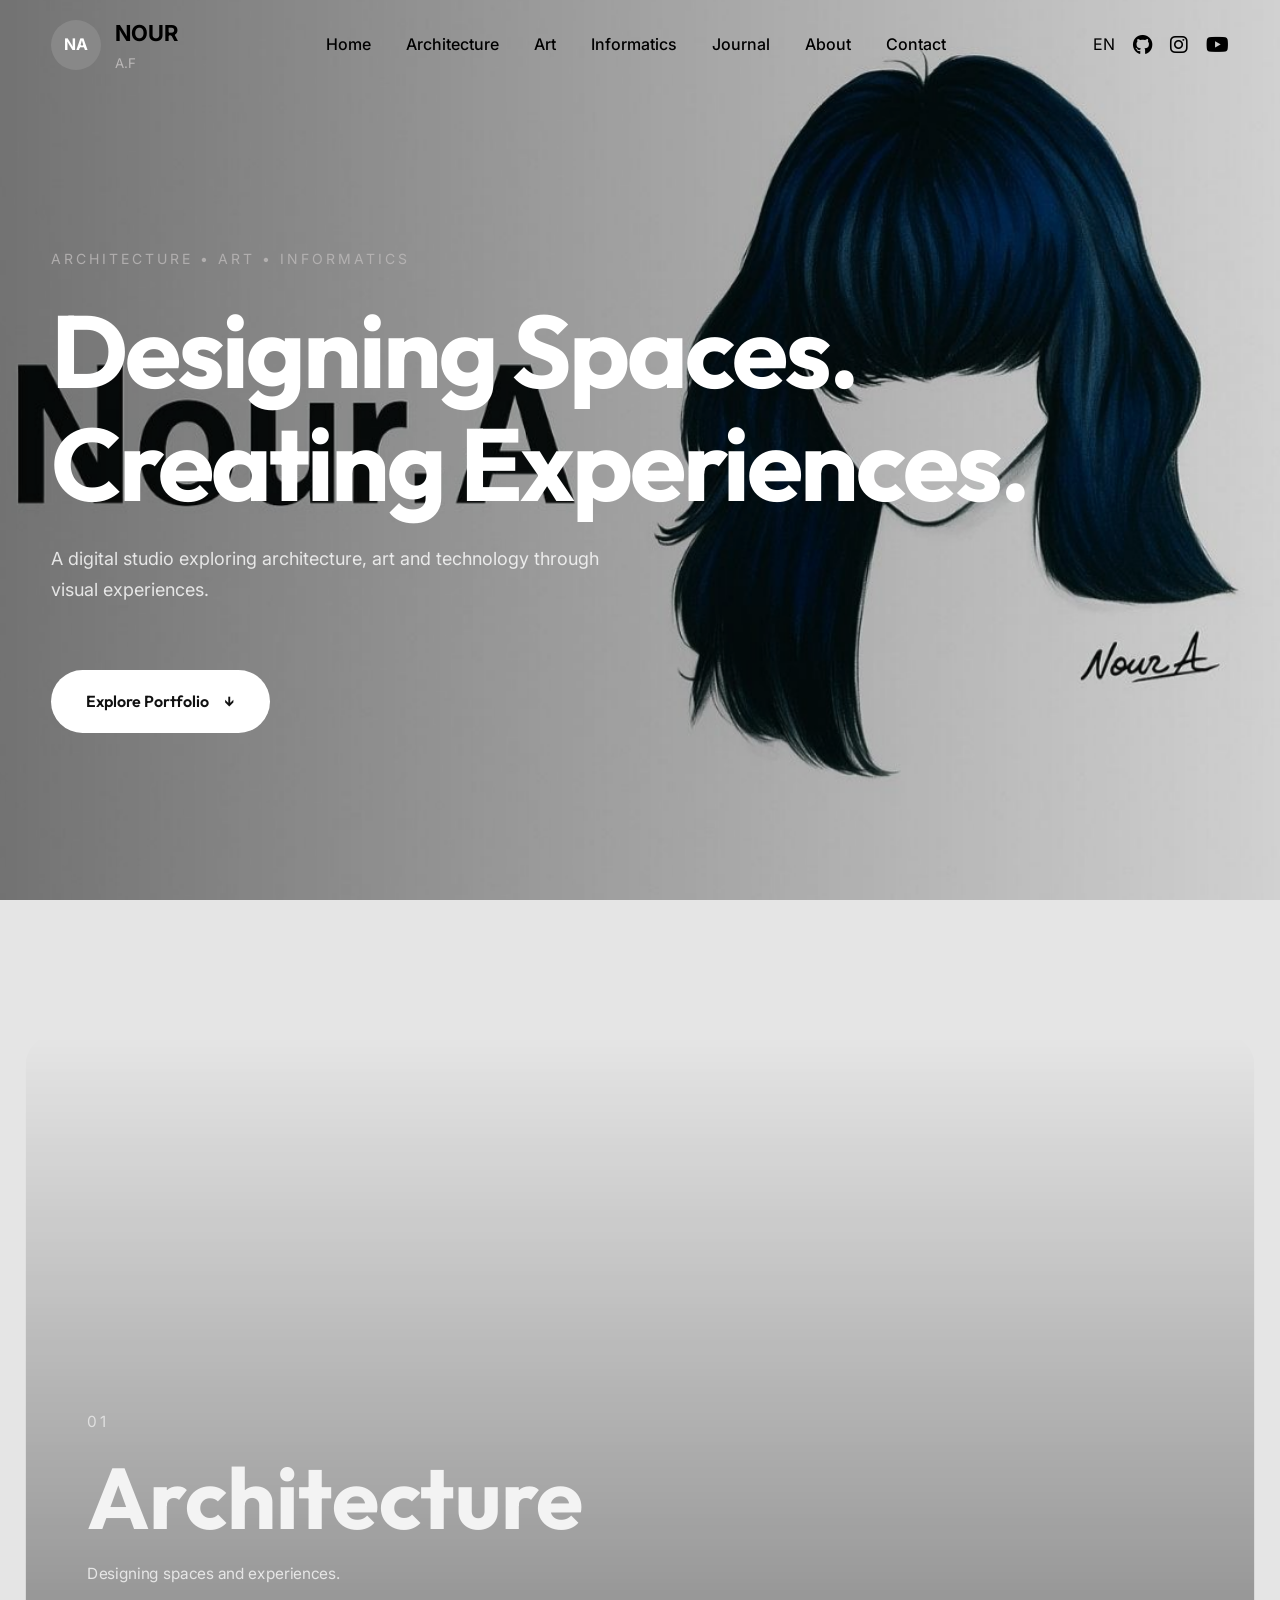
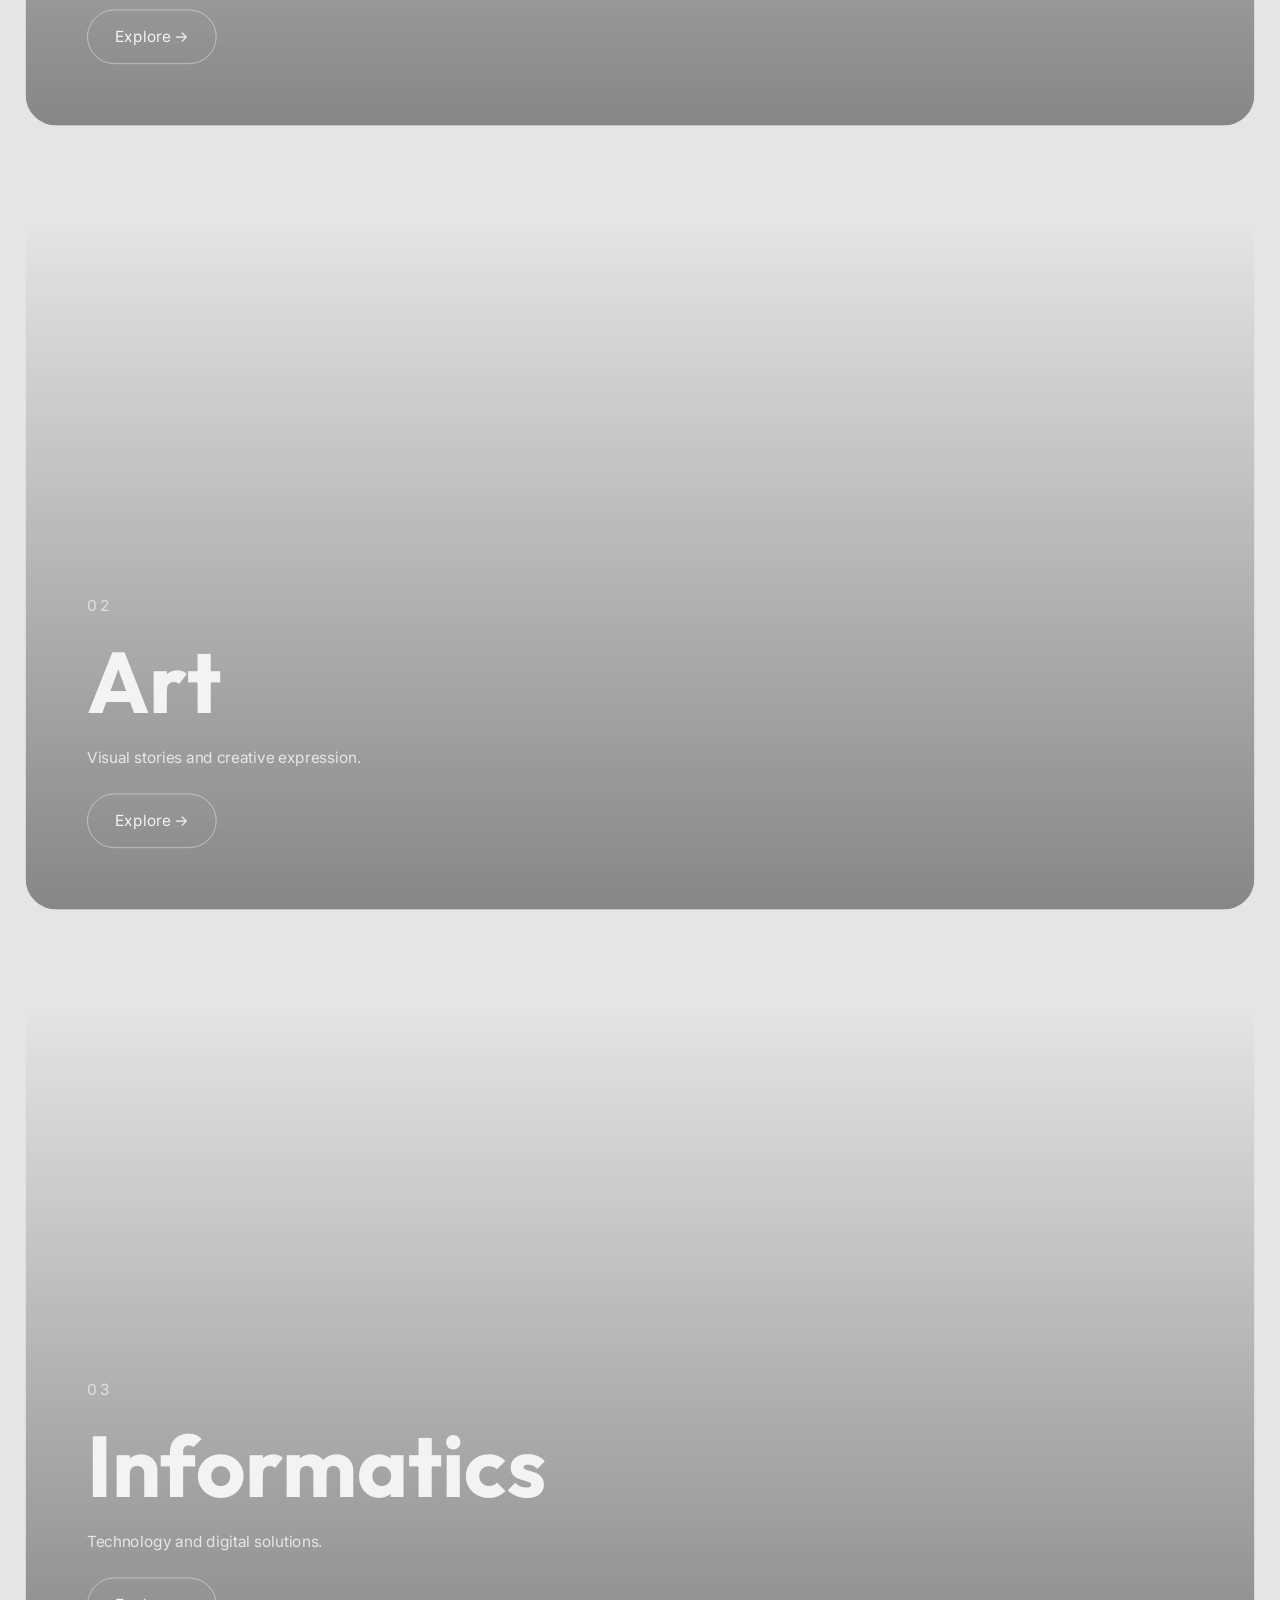
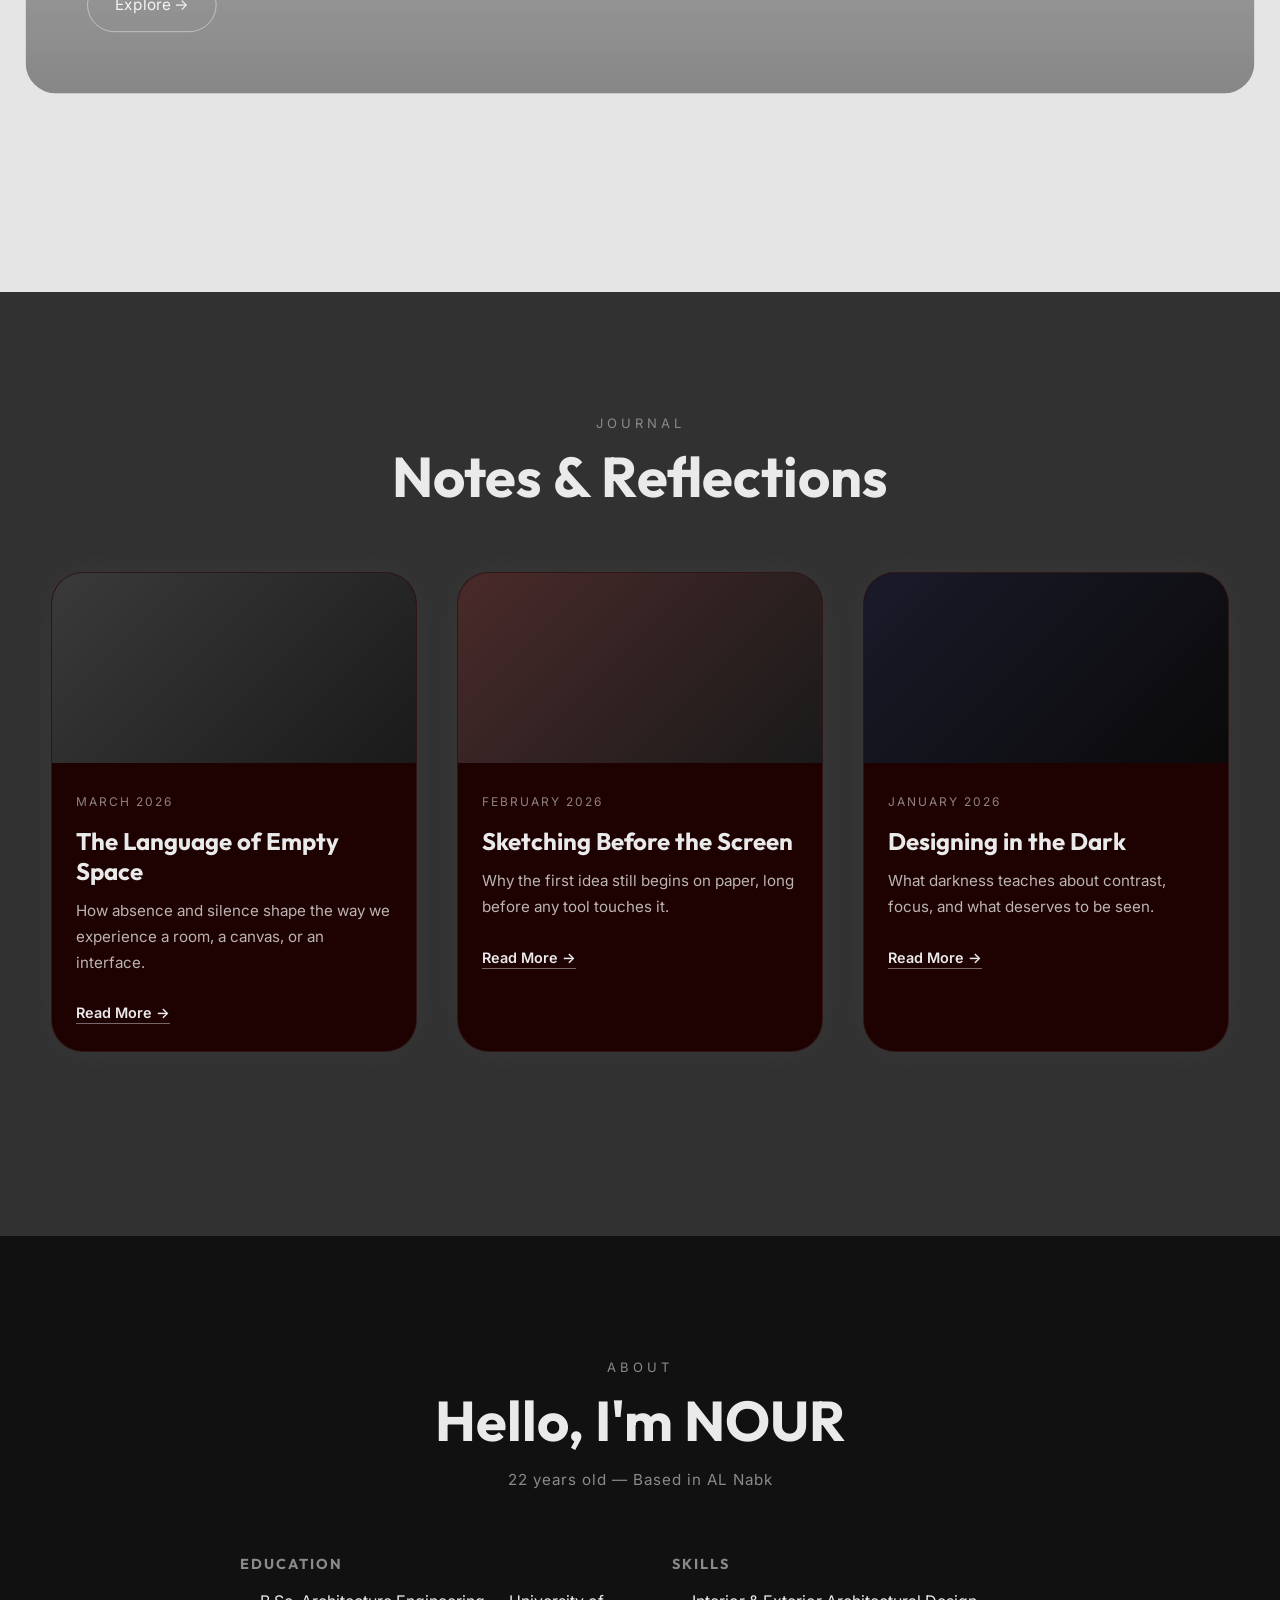
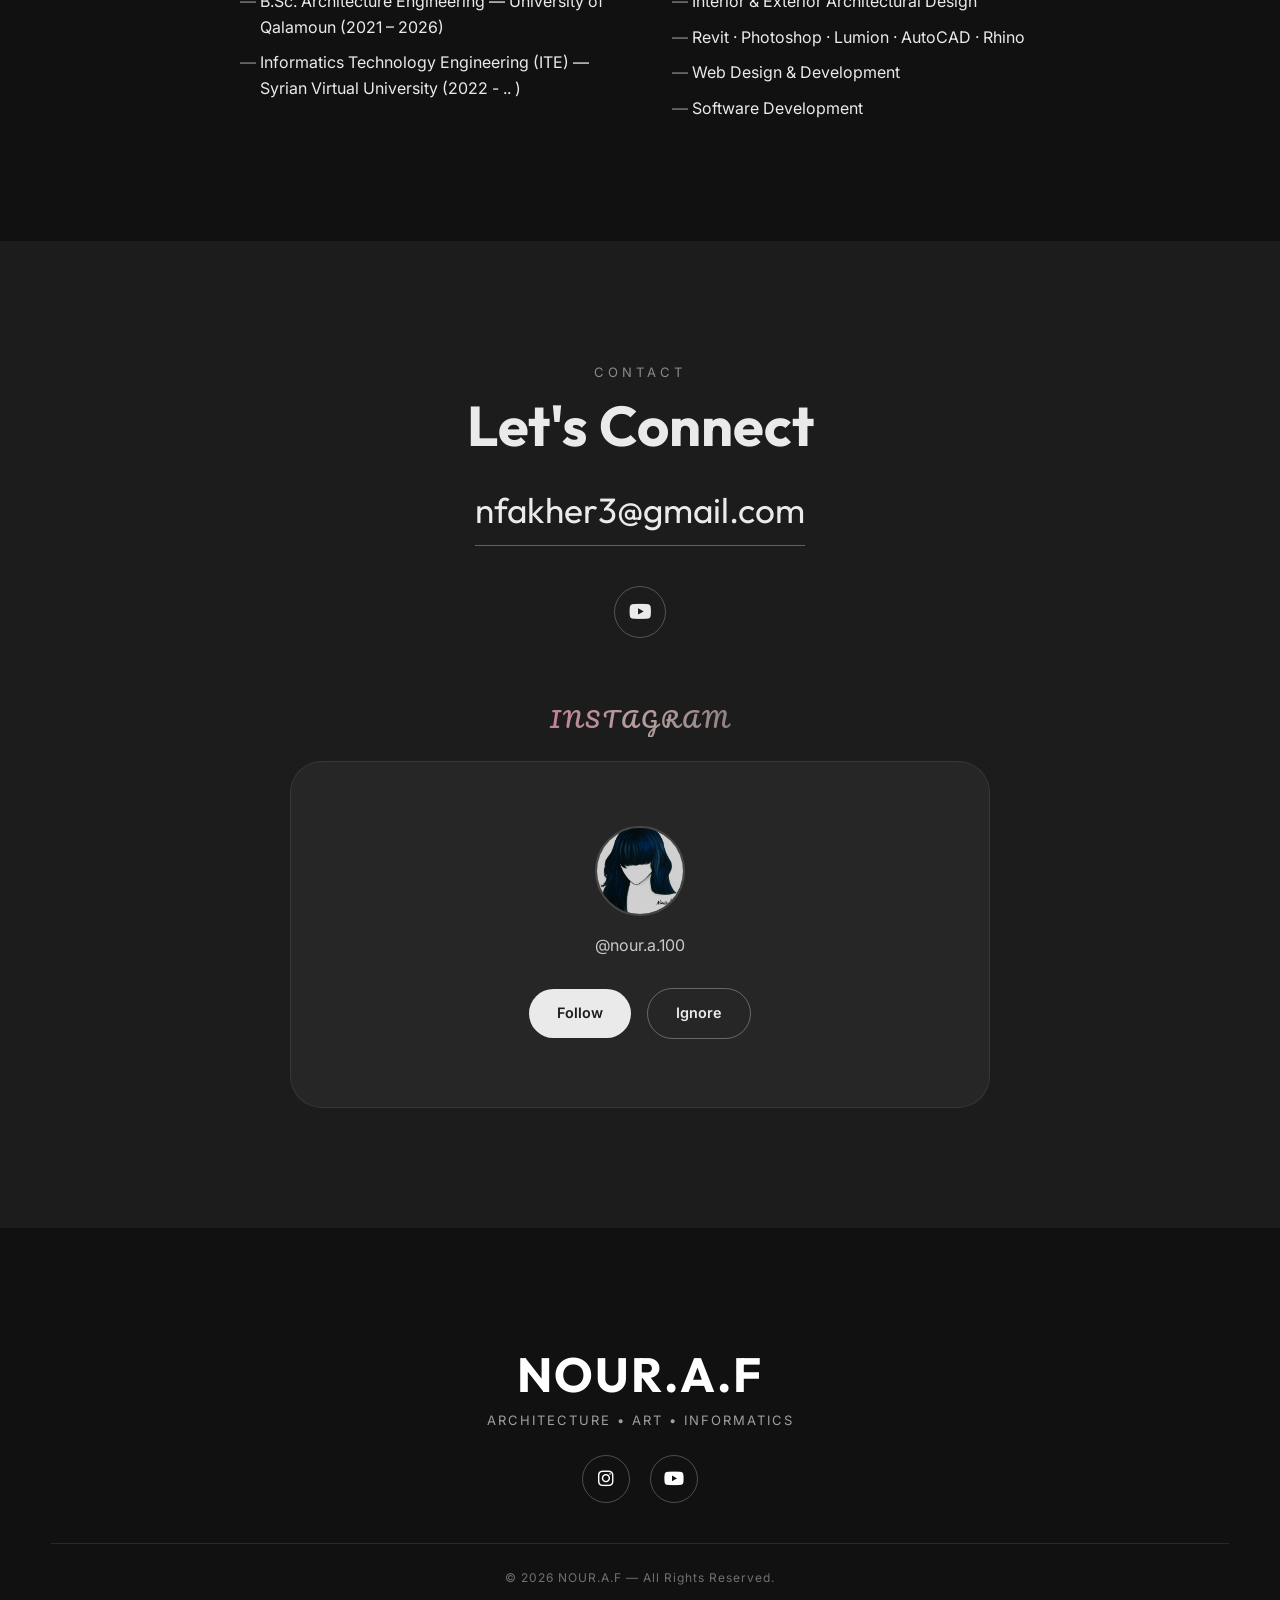
==== commit 4d19b2dc: "Add files via upload" ====
--- a/index.html
+++ b/index.html
@@ -4,117 +4,405 @@
 <head>
 
     <meta charset="UTF-8">
-    <meta name="viewport" content="width=device-width, initial-scale=1.0">
-    <title>Architecture — NOUR.A.F</title>
+
+    <meta name="viewport"
+          content="width=device-width, initial-scale=1.0">
+
+    <title>NOUR.A.F</title>
+   <link rel="icon" href="favicon.ico?v=2">
+   <link rel="icon" type="image/png" href="favicon-192x192.png">
+
+    <!-- Fonts -->
 
     <link rel="preconnect" href="https://fonts.googleapis.com">
-    <link rel="preconnect" href="https://fonts.gstatic.com" crossorigin>
-    <link href="https://fonts.googleapis.com/css2?family=Alexandria:wght@300;400;500;600;700&family=Inter:wght@300;400;500;600;700&family=Outfit:wght@400;500;600;700;800&display=swap" rel="stylesheet">
-
-    <link rel="stylesheet" href="https://cdnjs.cloudflare.com/ajax/libs/font-awesome/6.7.2/css/all.min.css">
-
-    <link rel="stylesheet" href="../assets/css/reset.css">
-    <link rel="stylesheet" href="../assets/css/variables.css">
-    <link rel="stylesheet" href="../assets/css/typography.css">
-    <link rel="stylesheet" href="../assets/css/layout.css">
-    <link rel="stylesheet" href="../assets/css/components.css">
-    <link rel="stylesheet" href="../assets/css/animations.css">
-    <link rel="stylesheet" href="../assets/css/pages.css">
+
+    <link rel="preconnect"
+          href="https://fonts.gstatic.com"
+          crossorigin>
+
+    <link href="https://fonts.googleapis.com/css2?family=Alexandria:wght@300;400;500;600;700&family=Inter:wght@300;400;500;600;700&family=Outfit:wght@400;500;600;700;800&display=swap"
+          rel="stylesheet">
+
+     <link href="https://fonts.googleapis.com/css2?family=Pacifico&display=swap" rel="stylesheet">     
+
+    <!-- Font Awesome -->
+
+    <link rel="stylesheet"
+          href="https://cdnjs.cloudflare.com/ajax/libs/font-awesome/6.7.2/css/all.min.css">
+
+    <!-- CSS -->
+
+    <link rel="stylesheet" href="assets/css/reset.css">
+
+    <link rel="stylesheet" href="assets/css/variables.css">
+
+    <link rel="stylesheet" href="assets/css/typography.css">
+
+    <link rel="stylesheet" href="assets/css/layout.css">
+
+    <link rel="stylesheet" href="assets/css/components.css">
+
+    <link rel="stylesheet" href="assets/css/animations.css">
+
+    <link rel="stylesheet" href="assets/css/pages.css">
 
 </head>
 
 <body>
 
     <div id="loader"></div>
+
+
+
+
+
+    <!-- سيتم إضافة Navbar هنا -->
+
     <div id="navbar"></div>
 
-    <section class="page-hero architecture-hero">
-
-        <div class="section-container">
-
-            <p class="section-tag">01 — Architecture</p>
-            <h1 class="page-title">Designing Spaces</h1>
-            <p class="page-subtitle">A collection of spatial explorations, structures, and ideas.</p>
-
-        </div>
-
-    </section>
-
-    <section class="section projects-gallery">
-
-        <div class="section-container">
-
-            <div class="projects-grid">
-
-                <!-- Project 1 -->
-                <article class="project-card">
-                    <a href="project-1/">
-                        <div class="project-image" style="background-image:url('./project-1/images/art.jpg')"></div>
-                        <div class="project-info">
-                            <span class="project-year">2026</span>
-                            <h3>Meeting Nature Complex</h3>
-                            <span class="project-link">Explore →</span>
-                        </div>
-                    </a>
-                </article>
-
-                <!-- Project 2 -->
-                <article class="project-card">
-                    <a href="project-2/">
-                        <div class="project-image" style="background-image:url('./project-2/img/ooo.png')"></div>
-                        <div class="project-info">
-                            <span class="project-year">2025</span>
-                            <h3>Garden & Restaurant Complex</h3>
-                            <span class="project-link">Explore →</span>
-                        </div>
-                    </a>
-                </article>
-
-                <!-- Project 3 -->
-                <article class="project-card">
-                    <a href="project-3/">
-                        <div class="project-image" style="background-image:url('project-3/img/io.png')"></div>
-                        <div class="project-info">
-                            <span class="project-year">2025</span>
-                            <h3>Residential Neighborhood Plannin</h3>
-                            <span class="project-link">Explore →</span>
-                        </div>
-                    </a>
-                </article>
-
-               <!-- Selected Works -->
-<article class="project-card">
-    <a href="project-4/">
-        <div class="project-image" style="background-image:url('project-4/images/4.jpg')"></div>
-        <div class="project-info">
-            <span class="project-year">Various</span>
-            <h3>Selected Works</h3>
-            <span class="project-link">View Collection →</span>
-        </div>
+
+
+
+
+    <!-- سيتم إضافة Hero هنا -->
+
+    <section class="hero" id="home">
+
+    <div class="hero-background">
+
+        <img src="./assets/images/home.jpg" alt="">
+
+    </div>
+
+
+    <div class="hero-overlay"></div>
+
+
+    <div class="hero-content container">
+
+
+        <p class="hero-tag">
+            Architecture • Art • Informatics
+        </p>
+
+
+        <h1>
+
+            Designing Spaces.
+            <br>
+            Creating Experiences.
+
+        </h1>
+
+
+        <p class="hero-description">
+
+            A digital studio exploring architecture,
+            art and technology through visual experiences.
+
+        </p>
+
+
+        <a href="#architecture" class="hero-btn">
+
+            Explore Portfolio
+
+            <span>
+                ↓
+            </span>
+
+        </a>
+
+
+    </div>
+
+
+</section>
+
+
+
+
+
+
+    <!-- سيتم إضافة الأقسام هنا -->
+
+    <section class="worlds" id="architecture">
+
+
+    <article class="world-card architecture-card" data-theme="architecture">
+
+        <div class="world-image"></div>
+
+        <div class="world-overlay"></div>
+
+        <div class="world-content">
+
+            <p>01</p>
+
+            <h2>
+                Architecture
+            </h2>
+
+            <span>
+                Designing spaces and experiences.
+            </span>
+
+            <a href="architecture/index.html">
+                Explore →
+            </a>
+
+        </div>
+
+     </article>
+
+
+
+    <article class="world-card art-card" id="art" data-theme="art">
+
+        <div class="world-image"></div>
+
+        <div class="world-overlay"></div>
+
+        <div class="world-content">
+
+            <p>02</p>
+
+            <h2>
+                Art
+            </h2>
+
+            <span>
+                Visual stories and creative expression.
+            </span>
+
+            <a href="art/index.html">
+                Explore →
+            </a>
+
+        </div>
+
+    </article>
+
+
+
+    <article class="world-card info-card" id="informatics" data-theme="informatics">
+
+        <div class="world-image"></div>
+
+        <div class="world-overlay"></div>
+
+        <div class="world-content">
+
+            <p>03</p>
+
+            <h2>
+                Informatics
+            </h2>
+
+            <span>
+                Technology and digital solutions.
+            </span>
+
+            <a href="informatics/index.html">
+                Explore →
+            </a>
+
+        </div>
+
+    </article>
+
+
+</section>
+
+
+
+<section class="section journal-section" id="journal">
+
+    <div class="section-container">
+
+        <div class="journal-header">
+
+            <p class="section-tag">Journal</p>
+
+            <h2 class="section-title">Notes & Reflections</h2>
+
+        </div>
+
+        <div class="journal-grid">
+
+            <article class="journal-card">
+
+                <div class="journal-image journal-placeholder-1"></div>
+
+                <div class="journal-content">
+
+                    <span class="journal-date">March 2026</span>
+
+                    <h3>The Language of Empty Space</h3>
+
+                    <p>How absence and silence shape the way we experience a room, a canvas, or an interface.</p>
+
+                    <a href="#" class="journal-link">Read More →</a>
+
+                </div>
+
+            </article>
+
+            <article class="journal-card">
+
+                <div class="journal-image journal-placeholder-2"></div>
+
+                <div class="journal-content">
+
+                    <span class="journal-date">February 2026</span>
+
+                    <h3>Sketching Before the Screen</h3>
+
+                    <p>Why the first idea still begins on paper, long before any tool touches it.</p>
+
+                    <a href="#" class="journal-link">Read More →</a>
+
+                </div>
+
+            </article>
+
+            <article class="journal-card">
+
+                <div class="journal-image journal-placeholder-3"></div>
+
+                <div class="journal-content">
+
+                    <span class="journal-date">January 2026</span>
+
+                    <h3>Designing in the Dark</h3>
+
+                    <p>What darkness teaches about contrast, focus, and what deserves to be seen.</p>
+
+                    <a href="#" class="journal-link">Read More →</a>
+
+                </div>
+
+            </article>
+
+        </div>
+
+    </div>
+
+</section>
+
+
+<section class="section about-section" id="about">
+
+    <div class="section-container about-text">
+
+        <p class="section-tag">About</p>
+
+        <h2 class="section-title">Hello, I'm NOUR </h2>
+
+        <p class="about-meta">22 years old — Based in AL Nabk</p>
+
+        <div class="about-details">
+
+            <div class="about-block">
+
+                <h4>Education</h4>
+
+                <ul>
+                    <li>B.Sc. Architecture Engineering — University of Qalamoun (2021 – 2026)</li>
+                    <li>Informatics Technology Engineering (ITE) — Syrian Virtual University (2022 - .. )</li>
+                </ul>
+
+            </div>
+
+            <div class="about-block">
+
+                <h4>Skills</h4>
+
+                <ul>
+                    <li>Interior & Exterior Architectural Design</li>
+                    <li>Revit · Photoshop · Lumion · AutoCAD · Rhino</li>
+                    <li>Web Design & Development</li>
+                    <li>Software Development</li>
+                </ul>
+
+            </div>
+
+        </div>
+
+    </div>
+
+</section>
+
+
+<section class="section contact-section" id="contact">
+
+    <div class="section-container contact-inner">
+
+        <p class="section-tag">Contact</p>
+
+        <h2 class="section-title">Let's Connect</h2>
+
+        <a href="https://mail.google.com/mail/?view=cm&fs=1&to=nfakher3@gmail.com" target="_blank" rel="noopener" class="contact-email">
+              nfakher3@gmail.com
+         </a>
+
+        <a href="https://youtube.com/@nour.a.100?si=mecvjwQRv4FWaMgj" target="_blank" rel="noopener" class="contact-youtube" aria-label="YouTube">
+            <i class="fab fa-youtube"></i>
+        </a>
+
+       <p class="instagram-title">Instagram</p>
+
+<div class="instagram-card">
+
+    <a href="https://www.instagram.com/nour.a.100?igsh=ZGw1NTVzMGNqcnU0" target="_blank" rel="noopener" class="instagram-profile-link">
+
+        <img src="assets/images/1.jpeg" alt="Instagram" class="instagram-avatar">
+
+        <p class="instagram-username">@nour.a.100</p>
+
     </a>
-</article>
+
+    <div class="instagram-actions">
+
+                <a href="https://www.instagram.com/nour.a.100?igsh=ZGw1NTVzMGNqcnU0" target="_blank" rel="noopener" class="btn-follow">
+                    Follow
+                </a>
+
+                <button class="btn-ignore" id="ignoreBtn" type="button">
+                    Ignore
+                </button>
 
             </div>
 
         </div>
 
-    </section>
-
-    <div id="footer"></div>
-
-
-
-<script src="../assets/js/theme-engine.js"></script>
-    <script src="../assets/js/language.js"></script>
-    <script src="../assets/js/navigation.js"></script>
-    <script src="../assets/js/gallery.js"></script>
-    <script src="../assets/js/cursor.js"></script>
-    <script src="../assets/js/animations.js"></script>
-    <script src="../assets/js/app.js"></script>
-
-    <script>
-        window.addEventListener("DOMContentLoaded", () => applyTheme("architecture"));
-    </script>
+    </div>
+
+</section>
+
+
+
+
+     <div id="footer"></div>
+
+
+
+
+    <script src="assets/js/theme-engine.js"></script>
+
+    <script src="assets/js/language.js"></script>
+
+    <script src="assets/js/navigation.js"></script>
+
+    <script src="assets/js/gallery.js"></script>
+
+    <script src="assets/js/cursor.js"></script>
+
+    <script src="assets/js/animations.js"></script>
+
+    <script src="assets/js/app.js"></script>
+
+    
 
 </body>
 
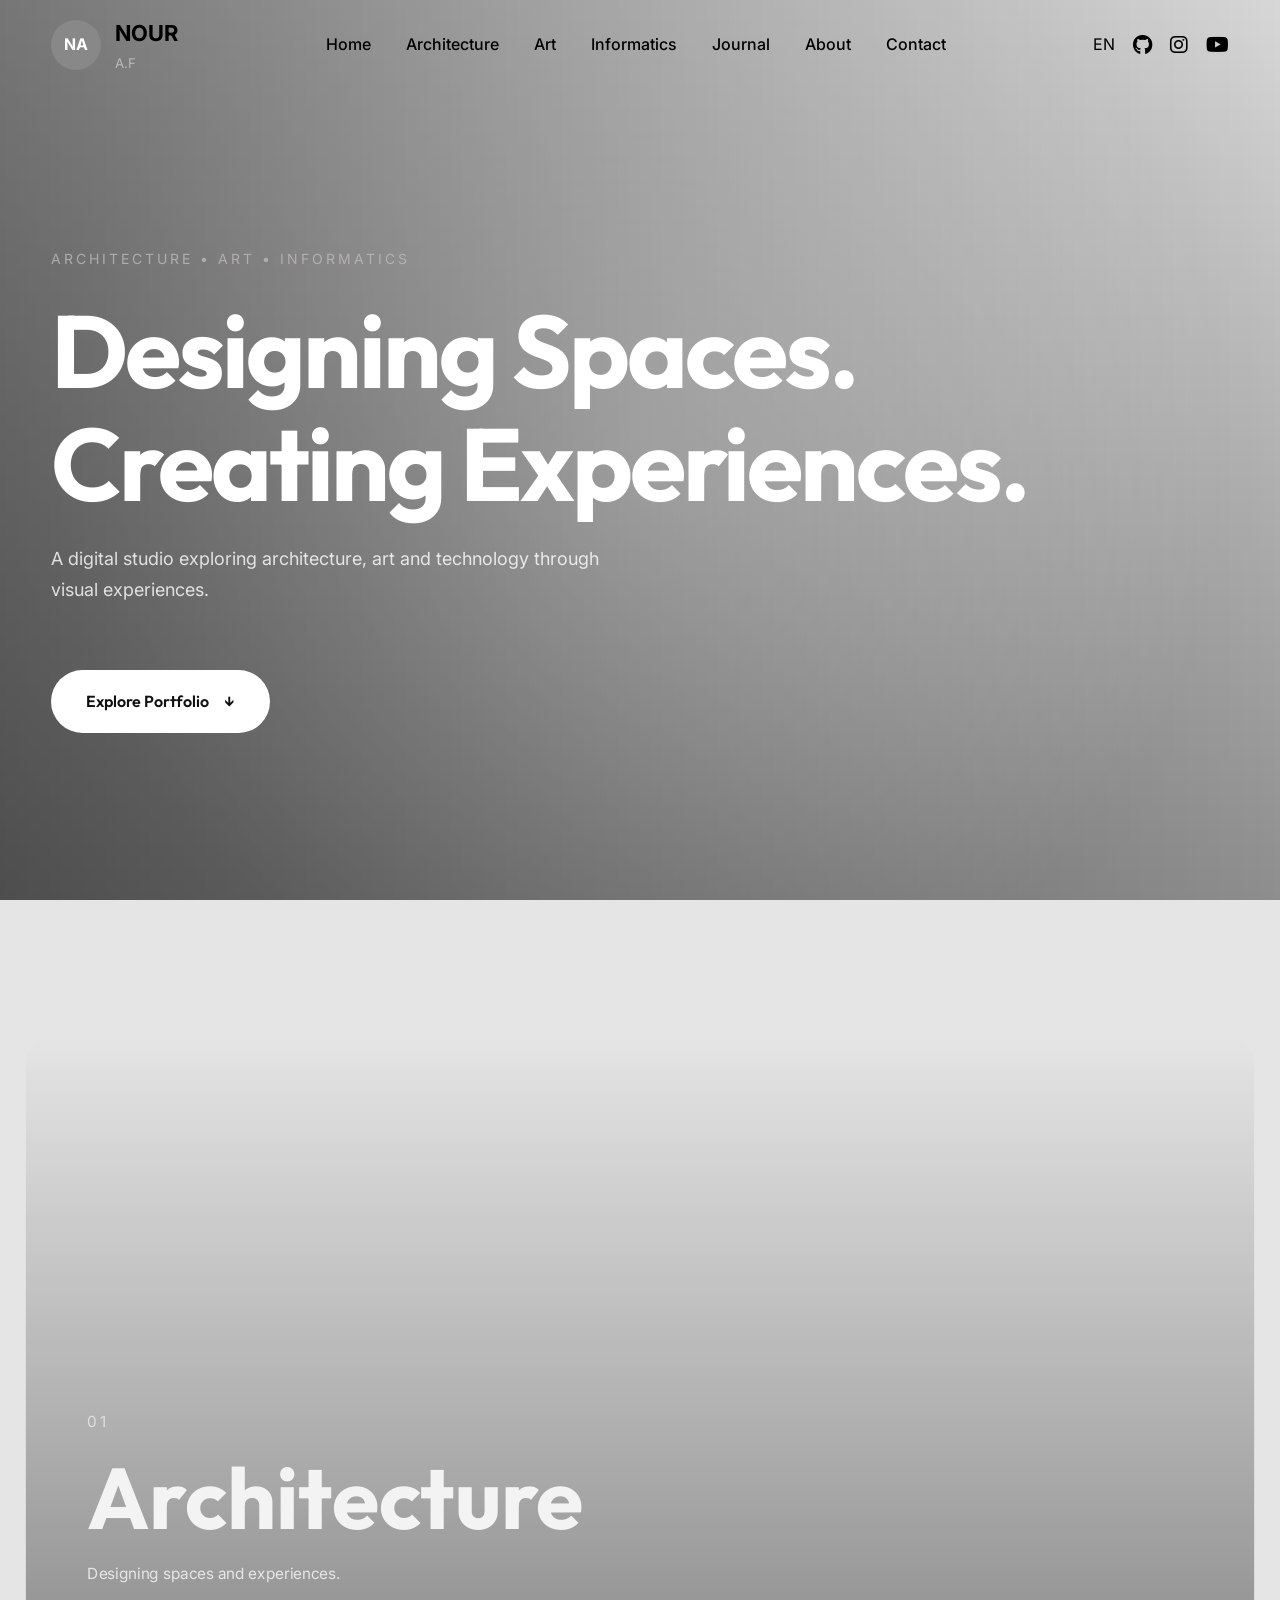
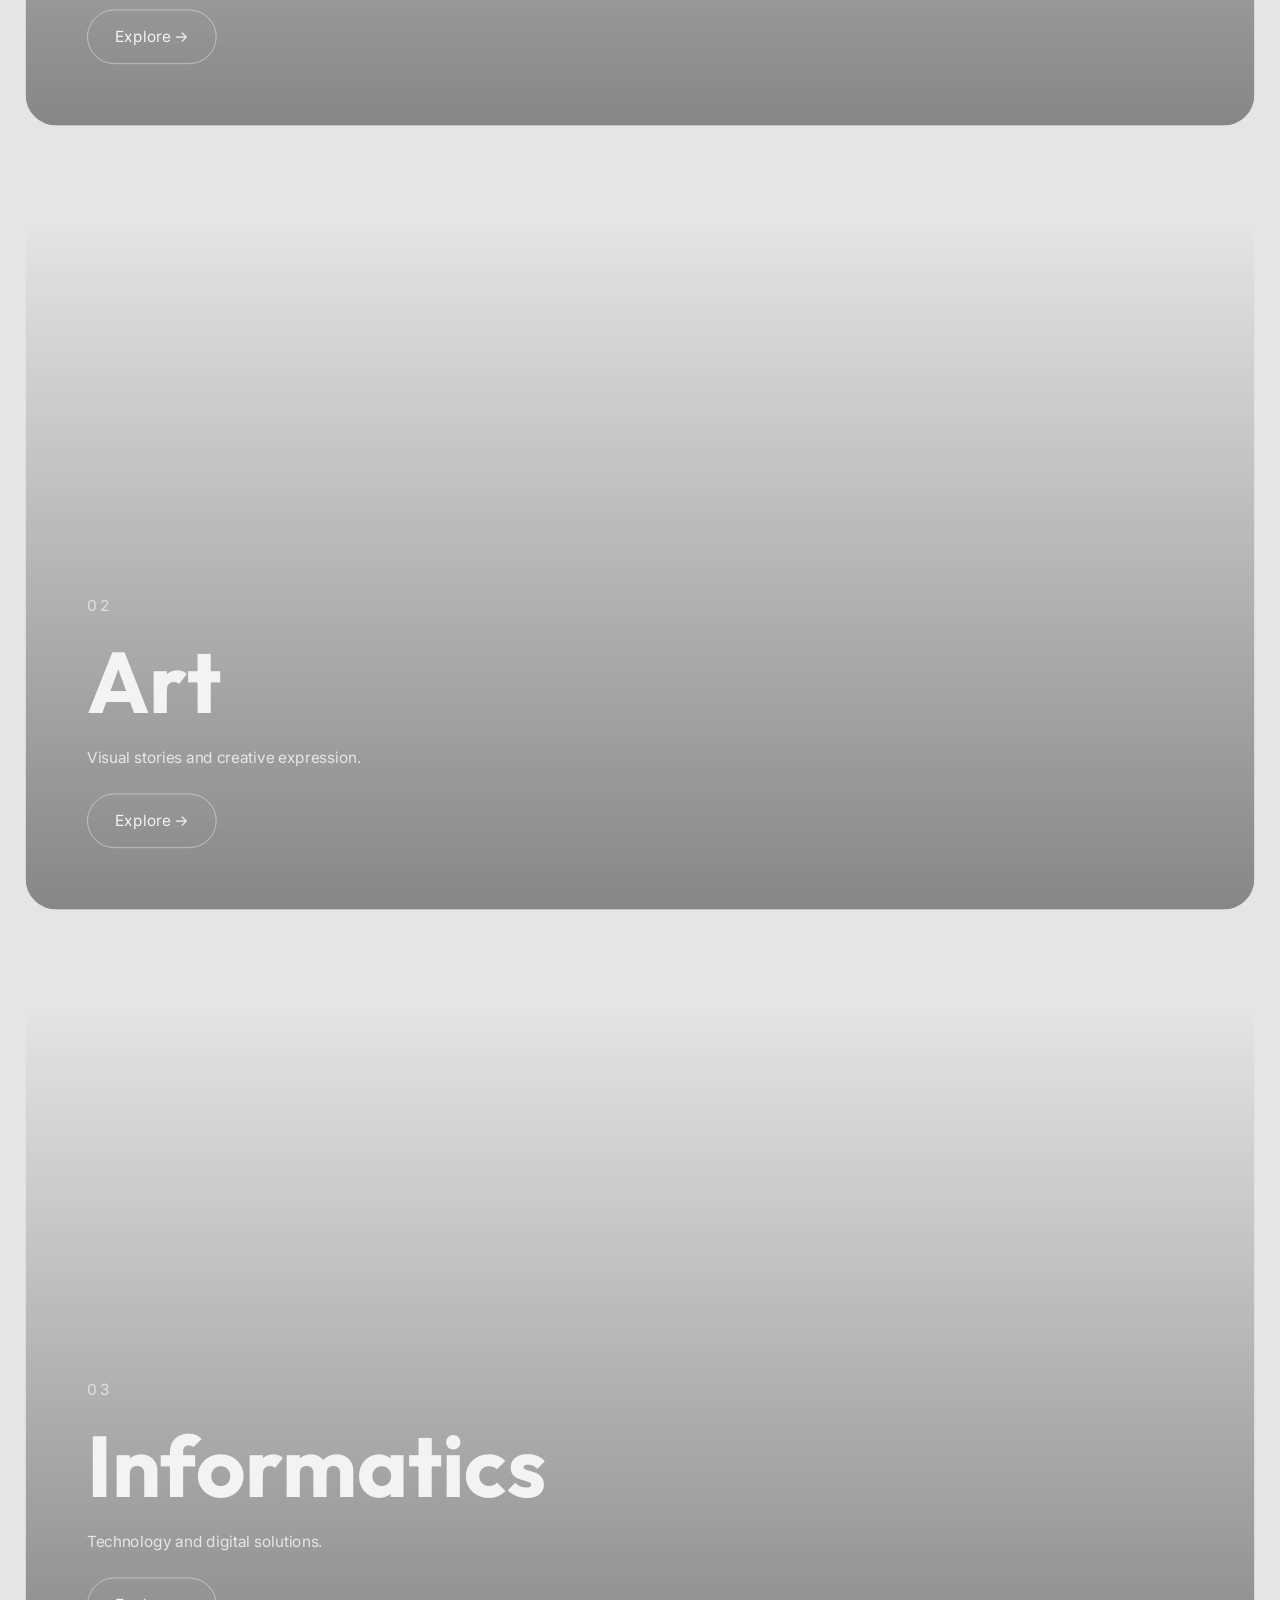
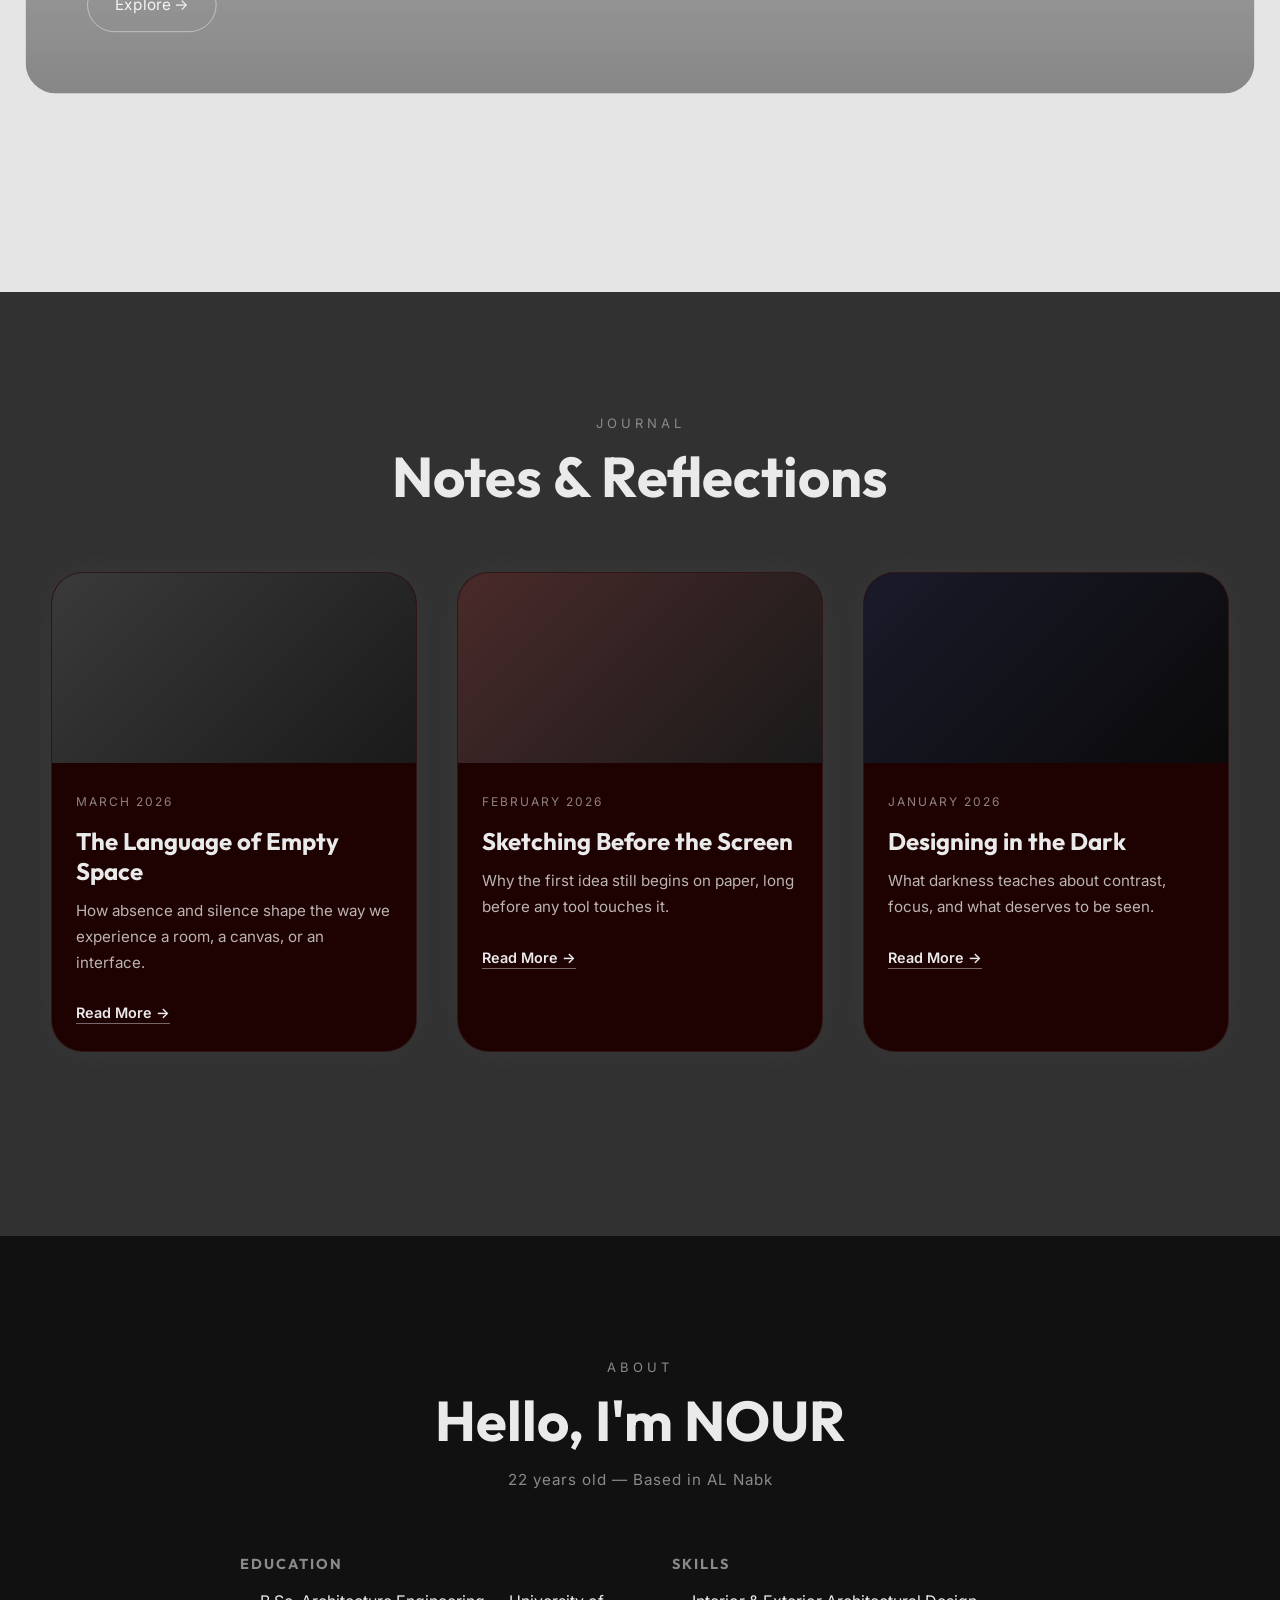
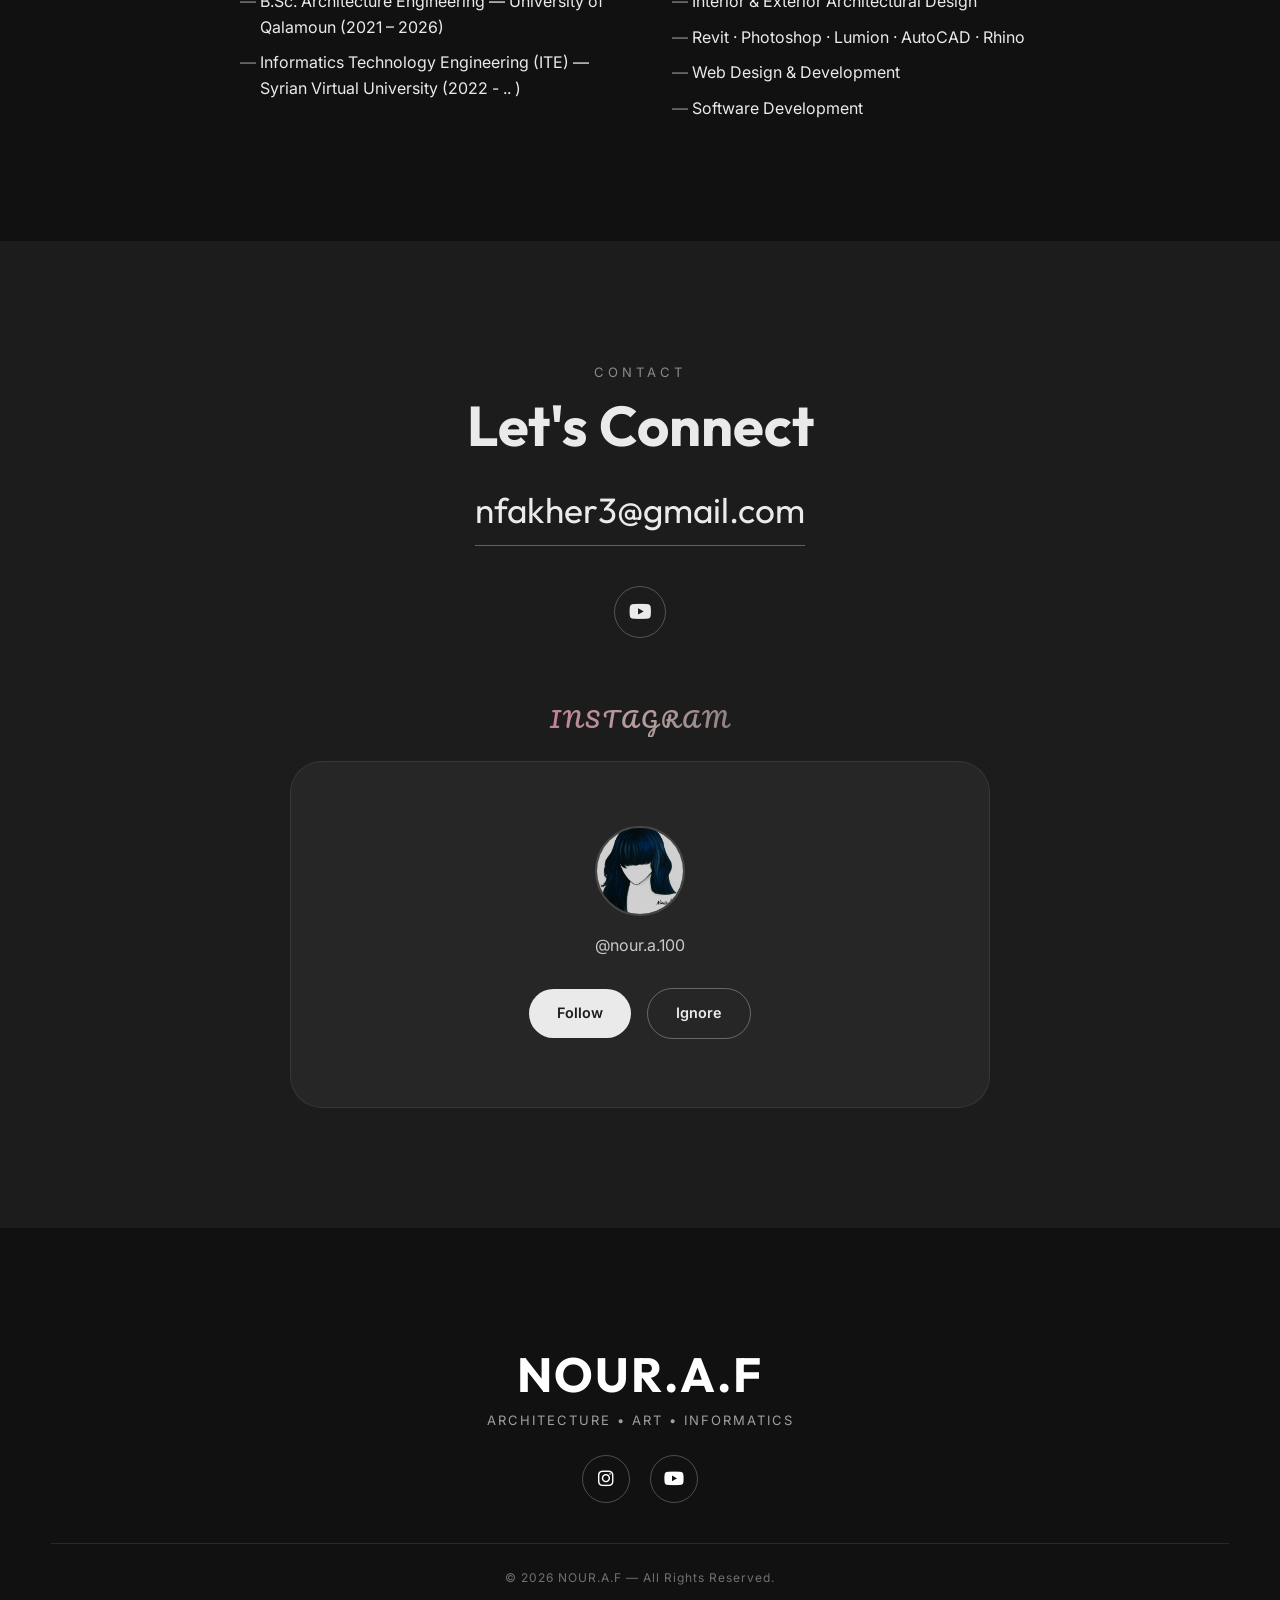
==== commit 5fd182aa: "Add files via upload" ====
--- a/index.html
+++ b/index.html
@@ -70,7 +70,7 @@
 
     <div class="hero-background">
 
-        <img src="./assets/images/home.jpg" alt="">
+        <img src="./assets/images/home2.png" alt="">
 
     </div>
 
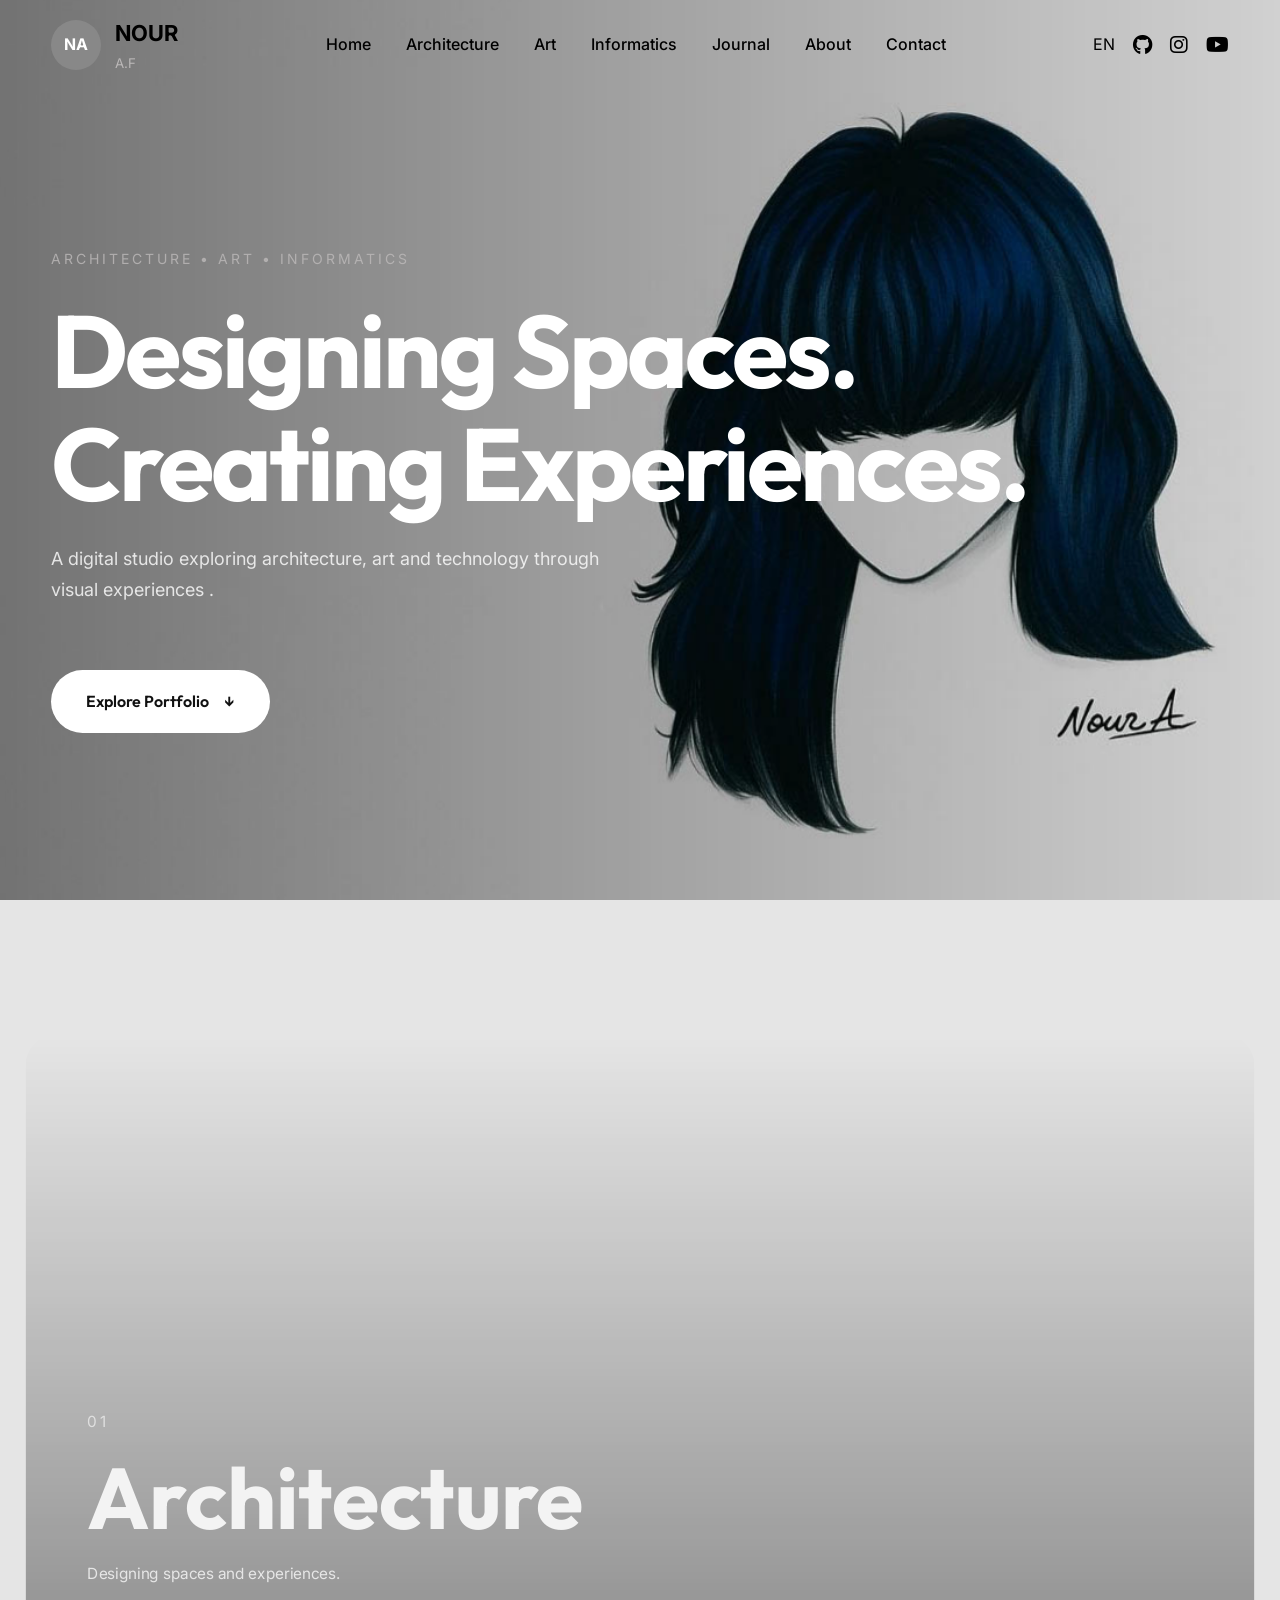
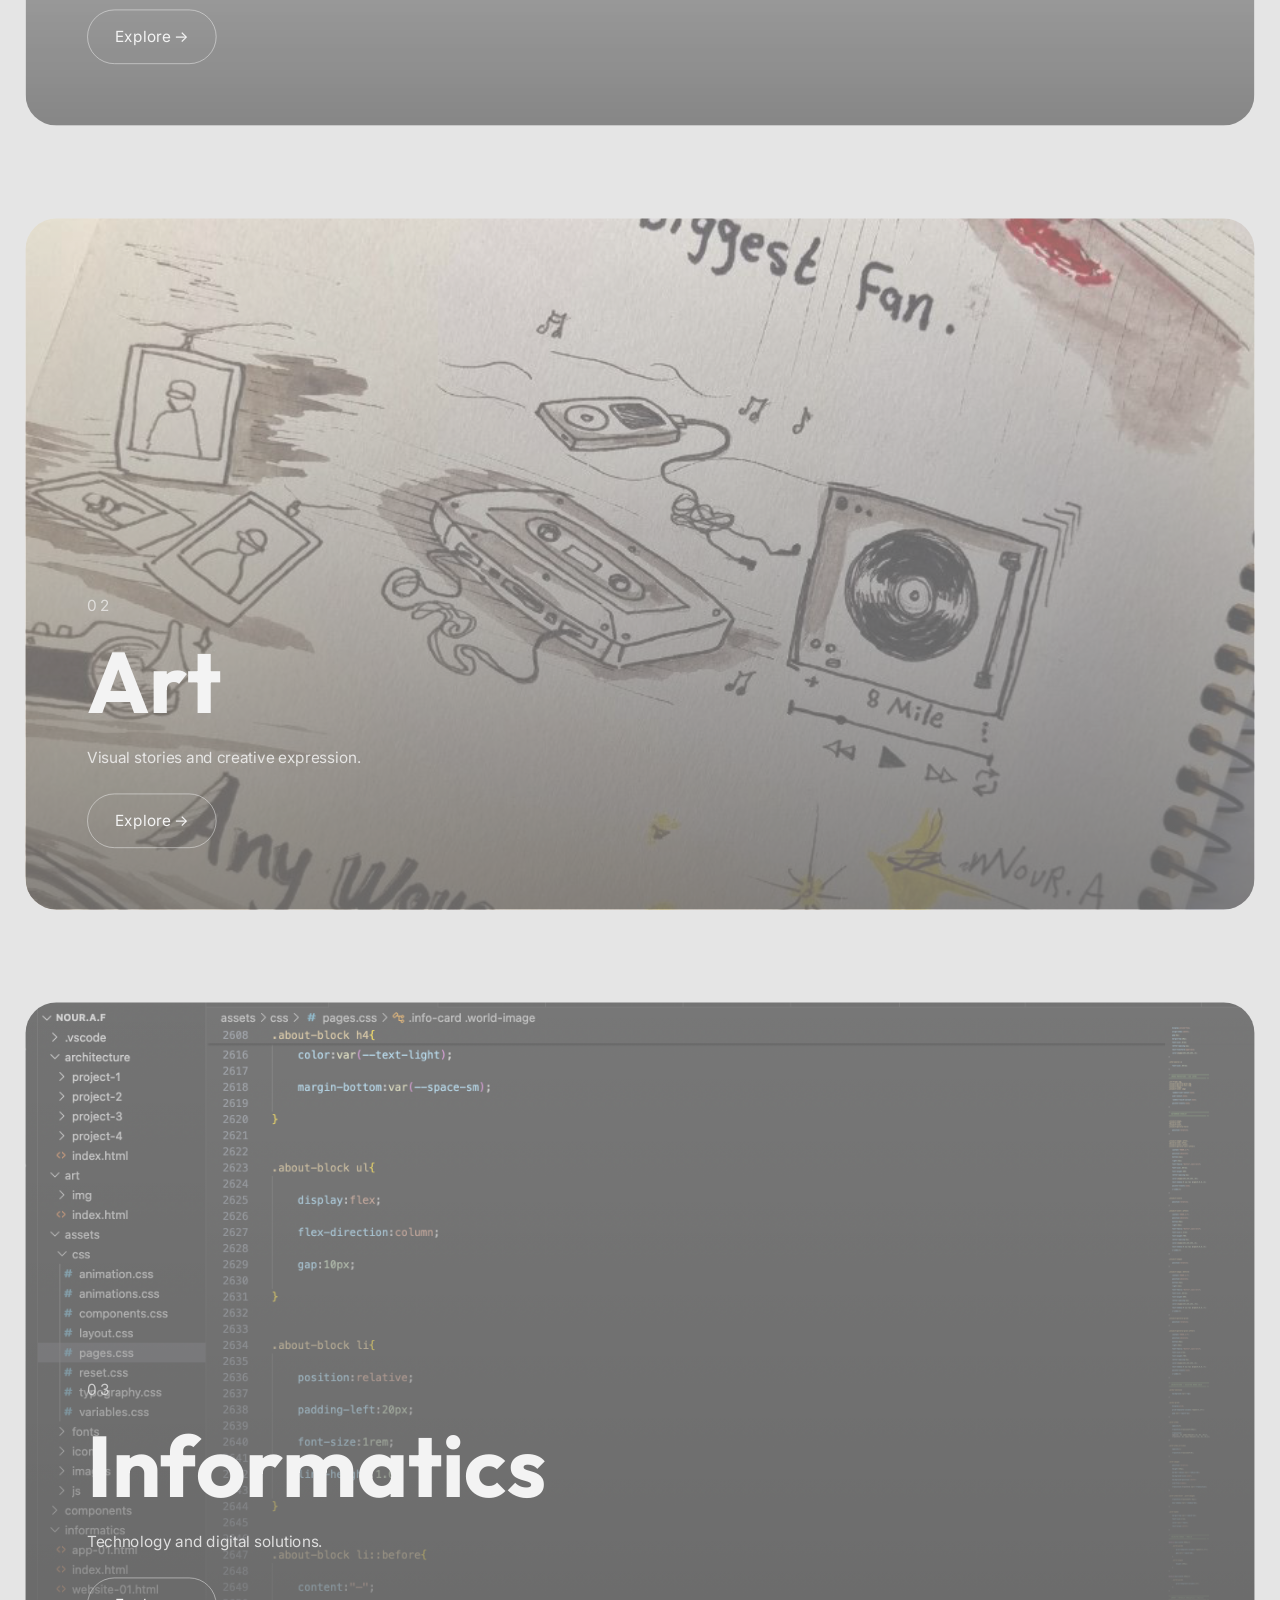
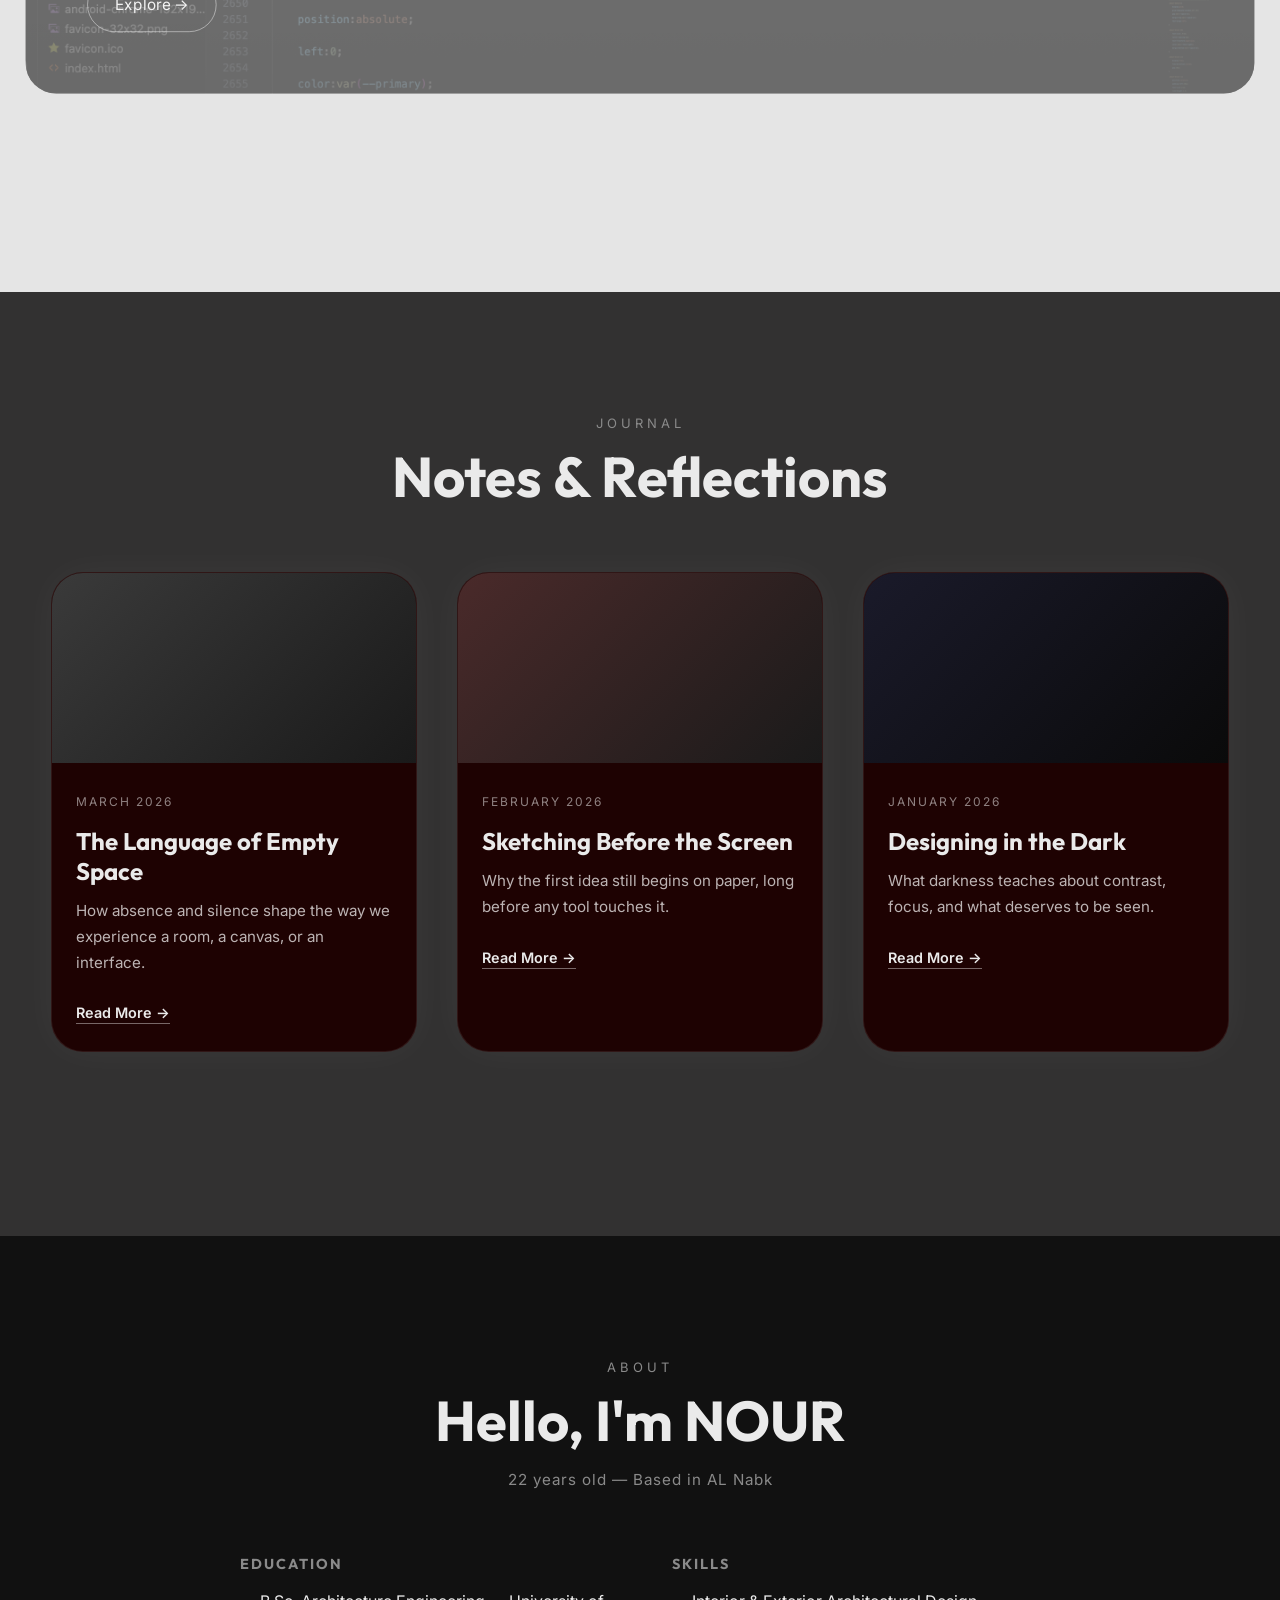
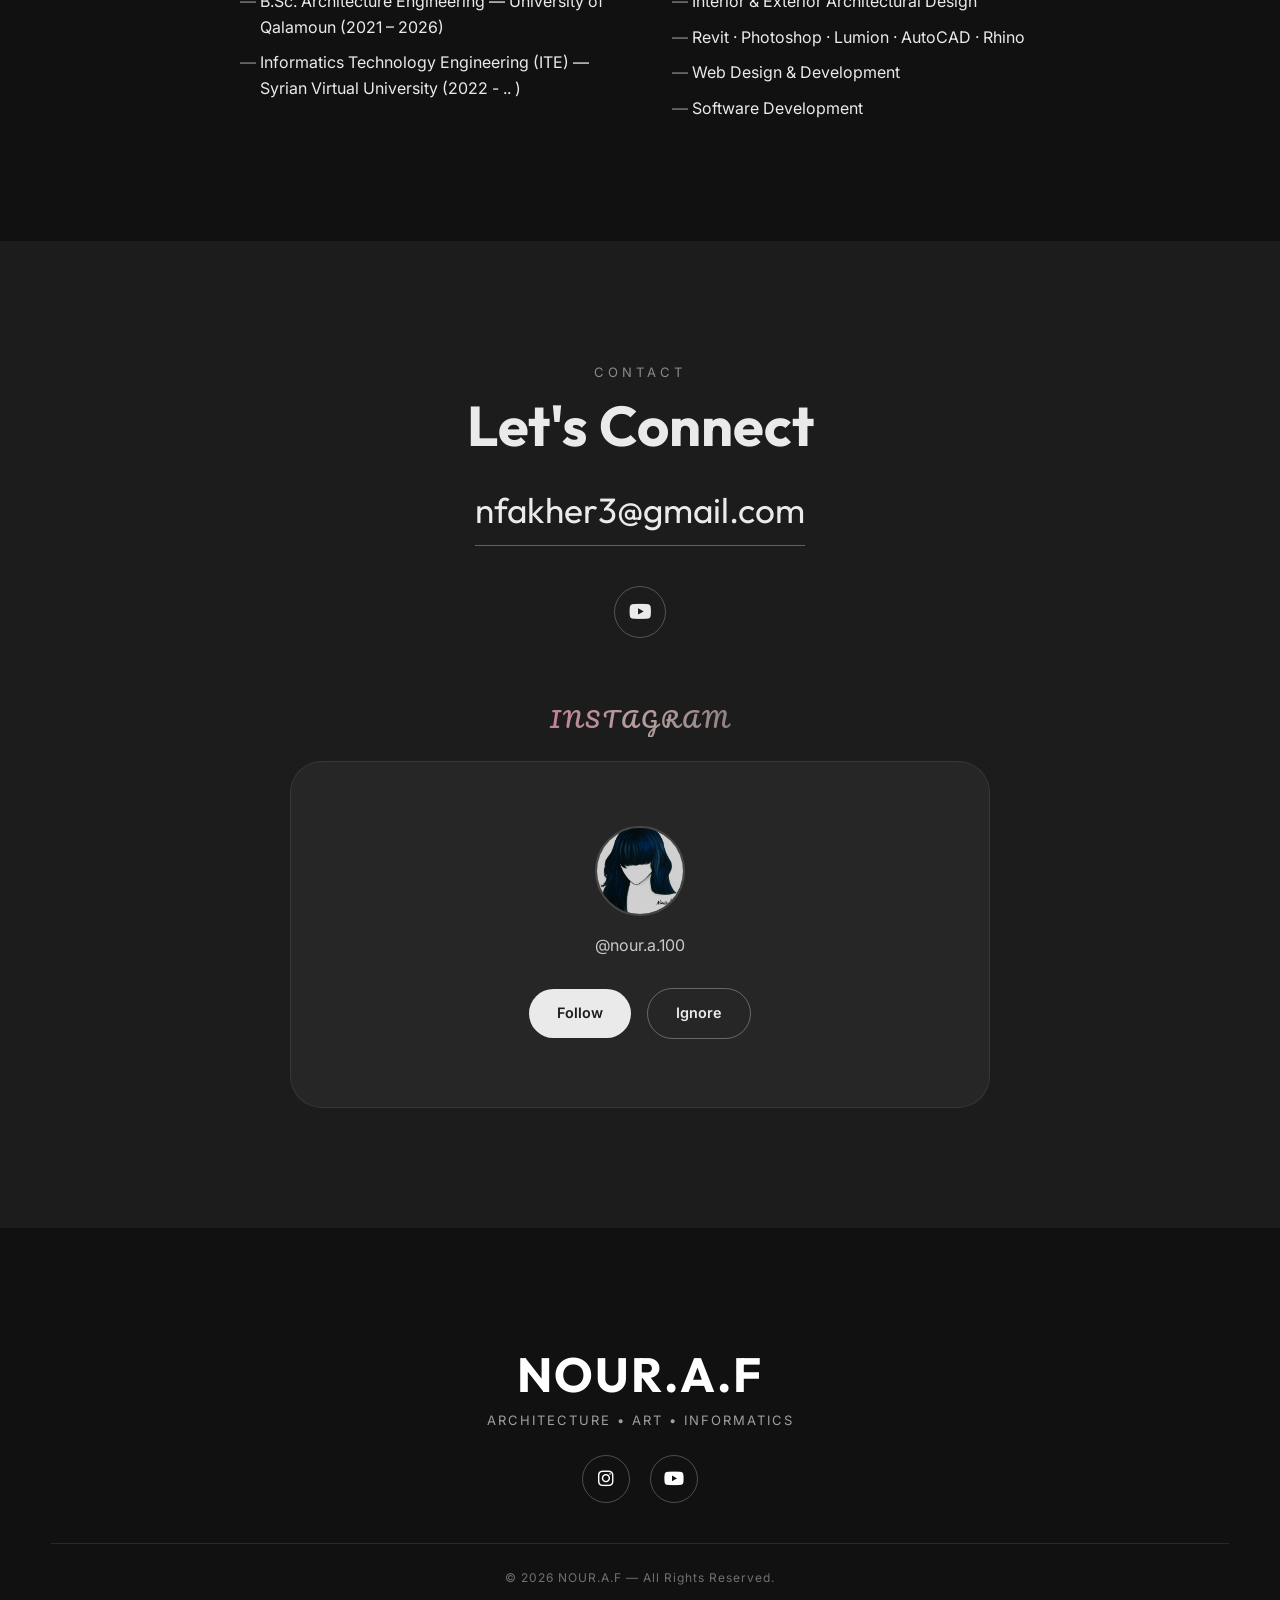
==== commit d6f3b55d: "Add files via upload" ====
--- a/index.html
+++ b/index.html
@@ -70,7 +70,7 @@
 
     <div class="hero-background">
 
-        <img src="./assets/images/home2.png" alt="">
+        <img src="./assets/images/home2.jpg" alt="">
 
     </div>
 
@@ -98,7 +98,7 @@
         <p class="hero-description">
 
             A digital studio exploring architecture,
-            art and technology through visual experiences.
+            art and technology through visual experiences . 
 
         </p>
 
--- a/assets/css/pages.css
+++ b/assets/css/pages.css
@@ -521,15 +521,15 @@
 
 
 .architecture-card .world-image{
-    background-image:url("../images/informatics/cover.jpg") !important;
+    background-image:url("../images/البوستر.jpg") !important;
 }
 
 .art-card .world-image{
-    background-image:url("../images/art/cover.jpg") !important;
+    background-image:url("../images/5.jpg") !important;
 }
 
 .info-card .world-image{
-    background-image:url("../images/dfg.png") !important;
+    background-image:url("../images/oo.png") !important;
 }
 
 
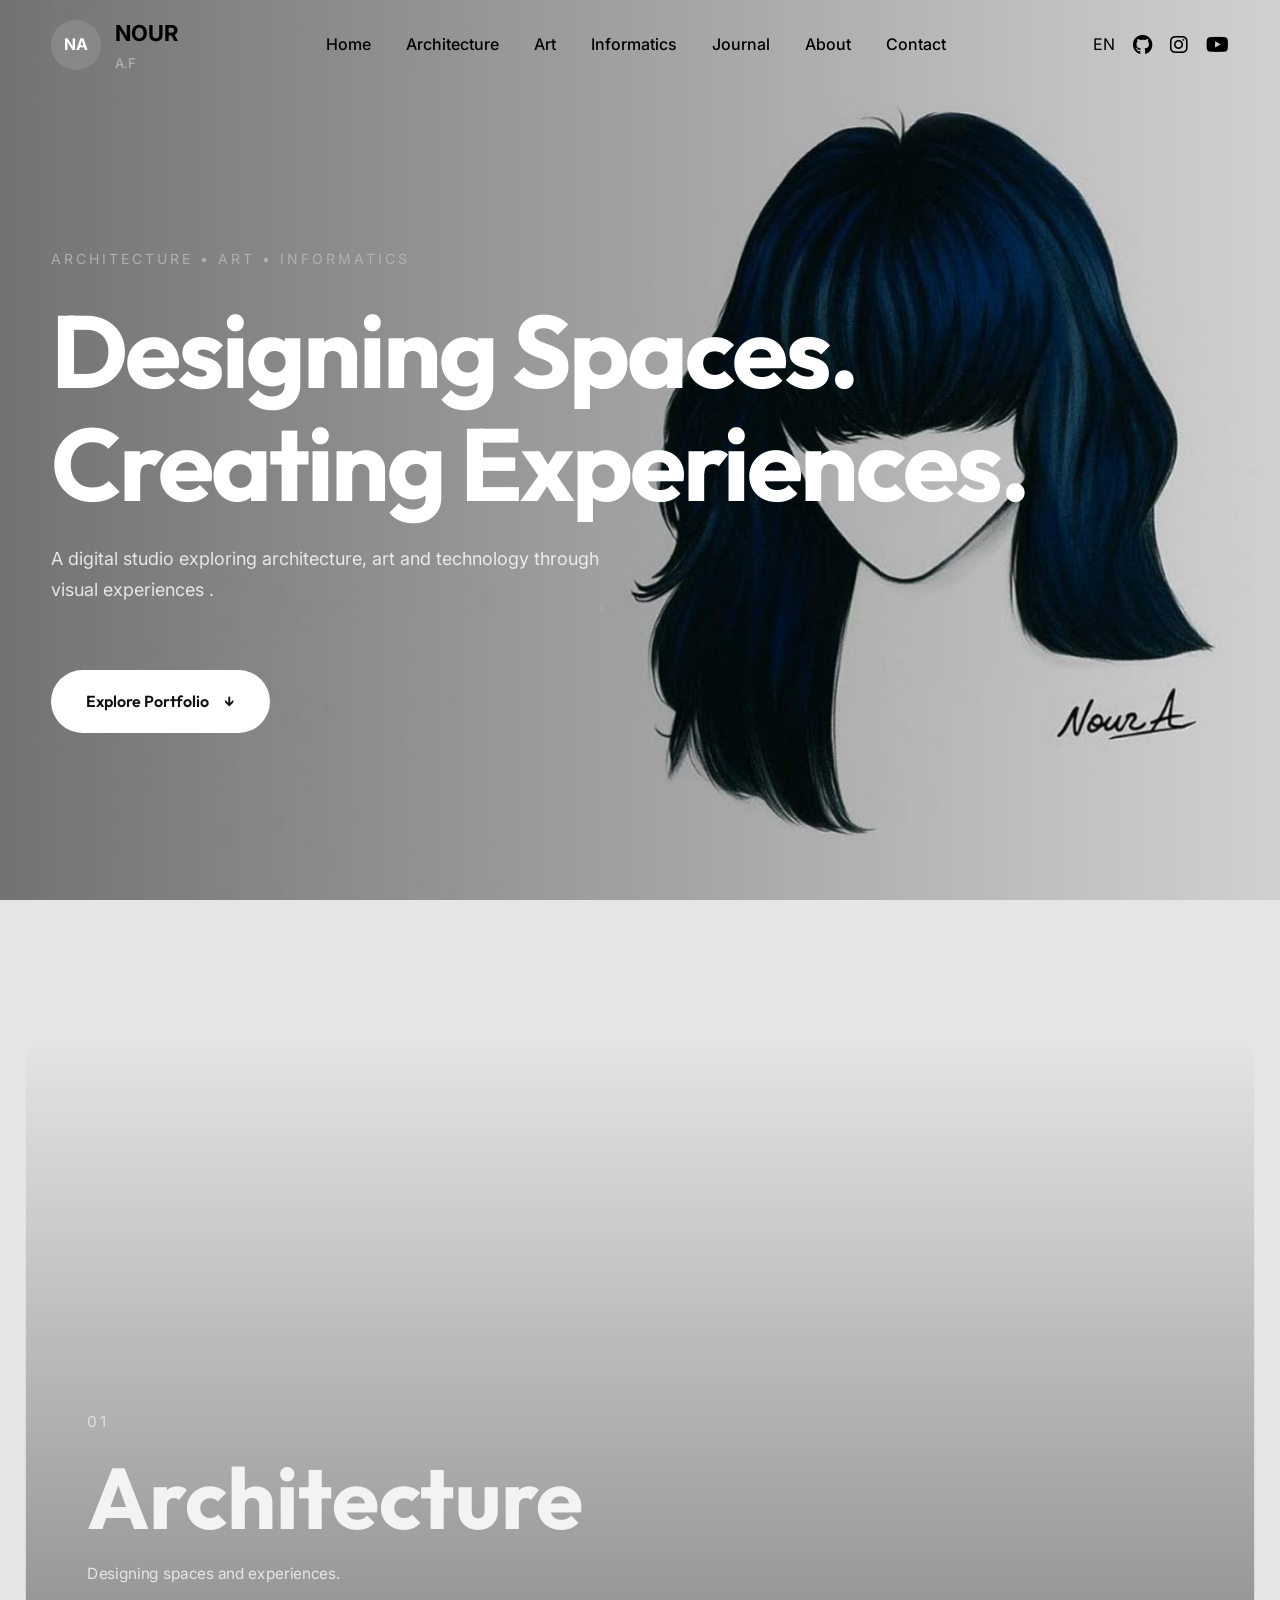
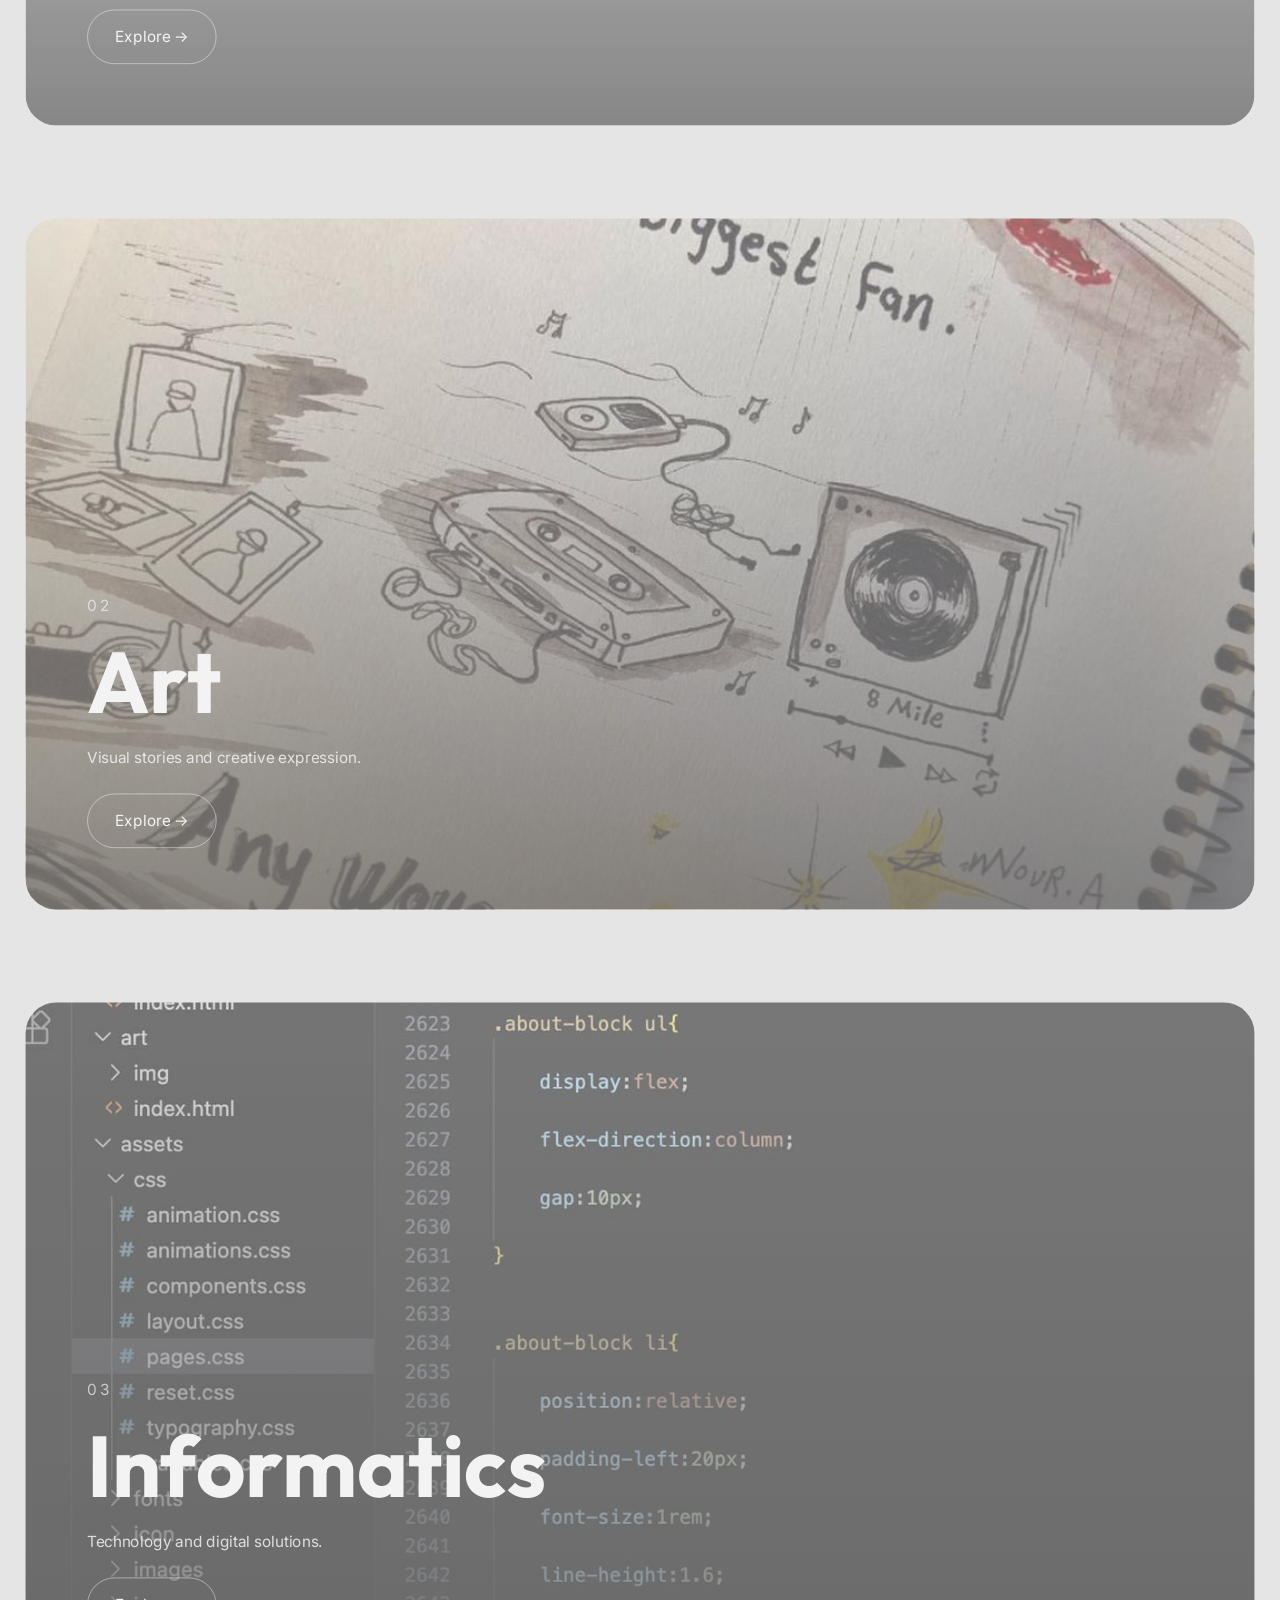
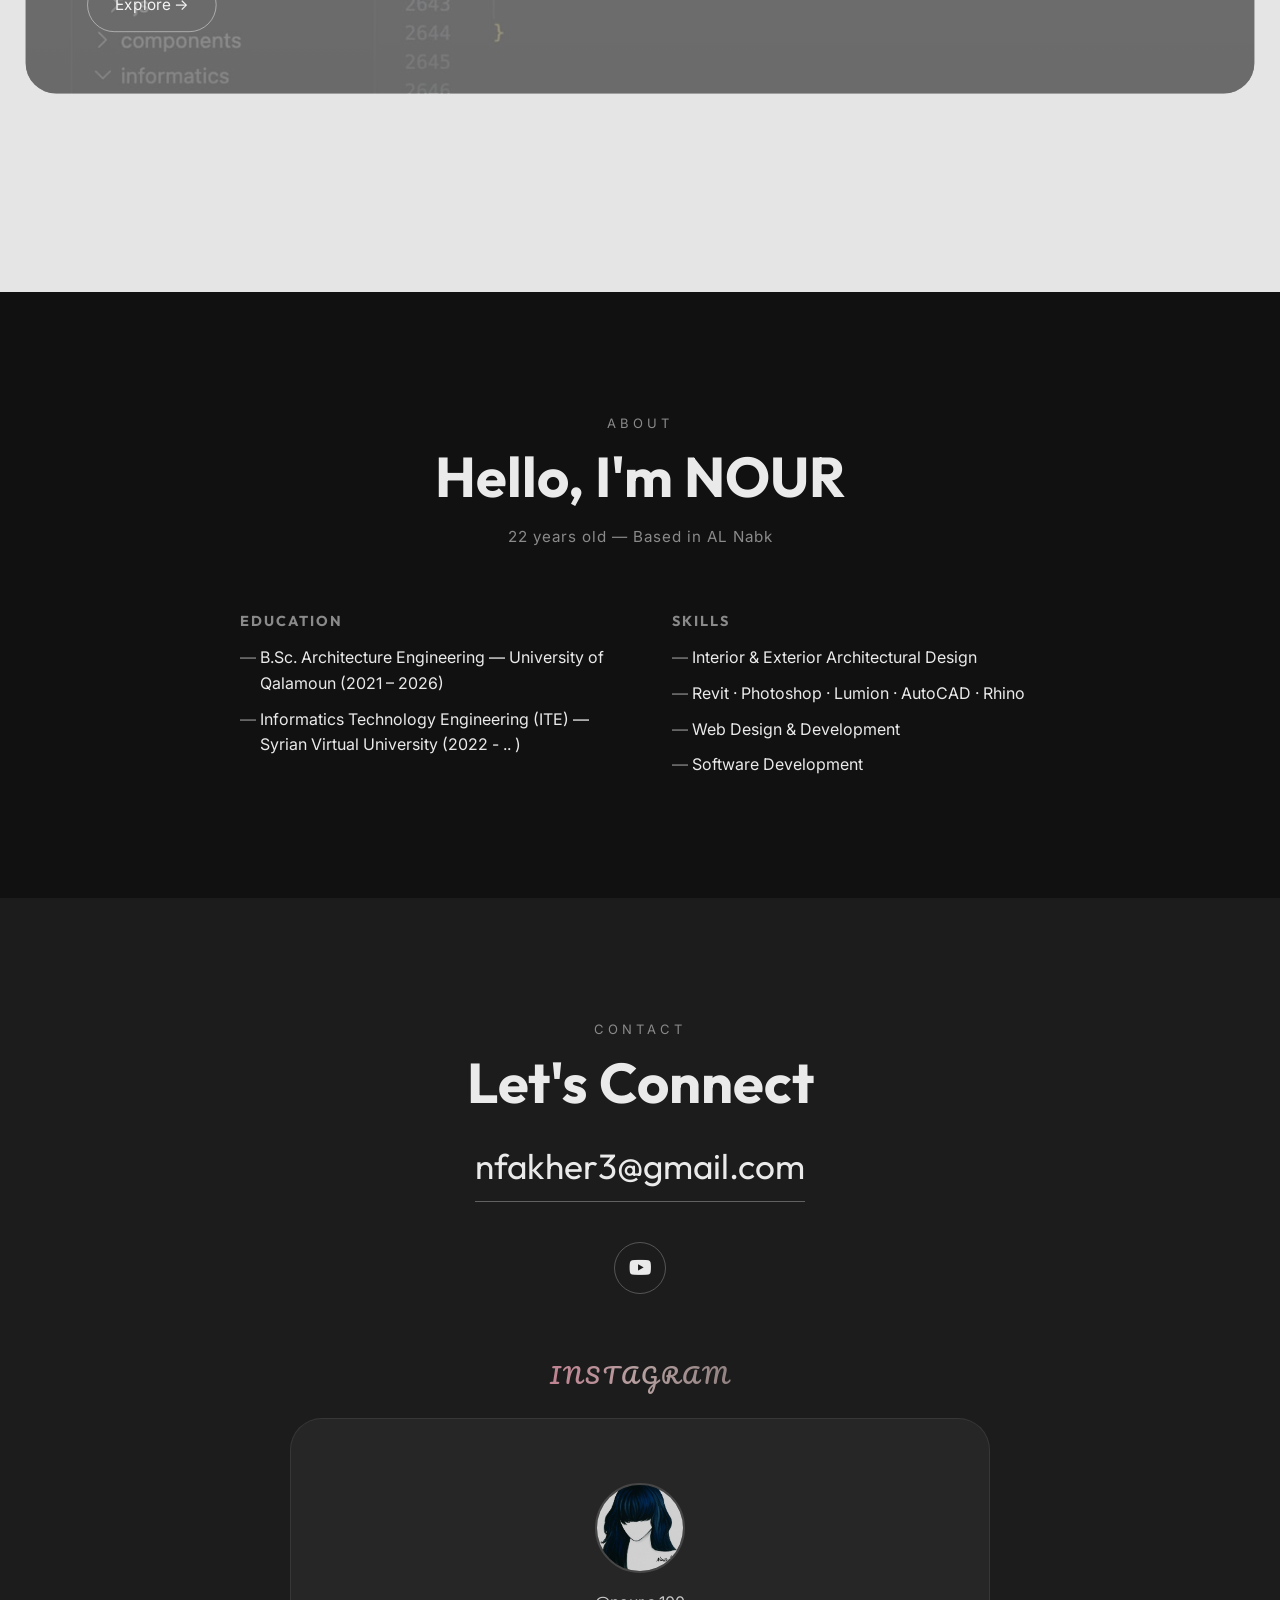
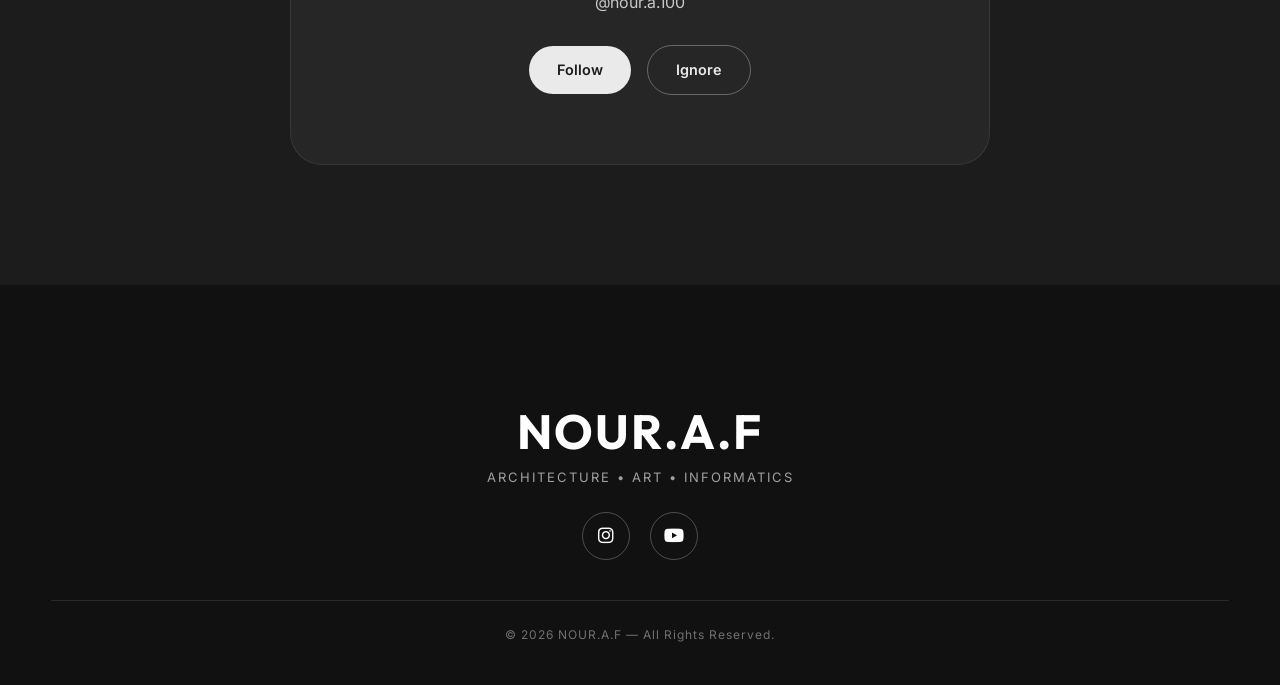
==== commit c9140c91: "Add files via upload" ====
--- a/index.html
+++ b/index.html
@@ -183,7 +183,7 @@
 
     </article>
 
-
+ 
 
     <article class="world-card info-card" id="informatics" data-theme="informatics">
 
@@ -214,6 +214,8 @@
 
 </section>
 
+<!-- سيتم إضافة الأقسام هنا 
+
 
 
 <section class="section journal-section" id="journal">
@@ -289,7 +291,7 @@
     </div>
 
 </section>
-
+-->
 
 <section class="section about-section" id="about">
 
--- a/assets/css/pages.css
+++ b/assets/css/pages.css
@@ -521,7 +521,7 @@
 
 
 .architecture-card .world-image{
-    background-image:url("../images/البوستر.jpg") !important;
+    background-image:url("../images/hhhhhh.jpg") !important;
 }
 
 .art-card .world-image{
@@ -529,7 +529,7 @@
 }
 
 .info-card .world-image{
-    background-image:url("../images/oo.png") !important;
+    background-image:url("../images/34.jpg") !important;
 }
 
 
